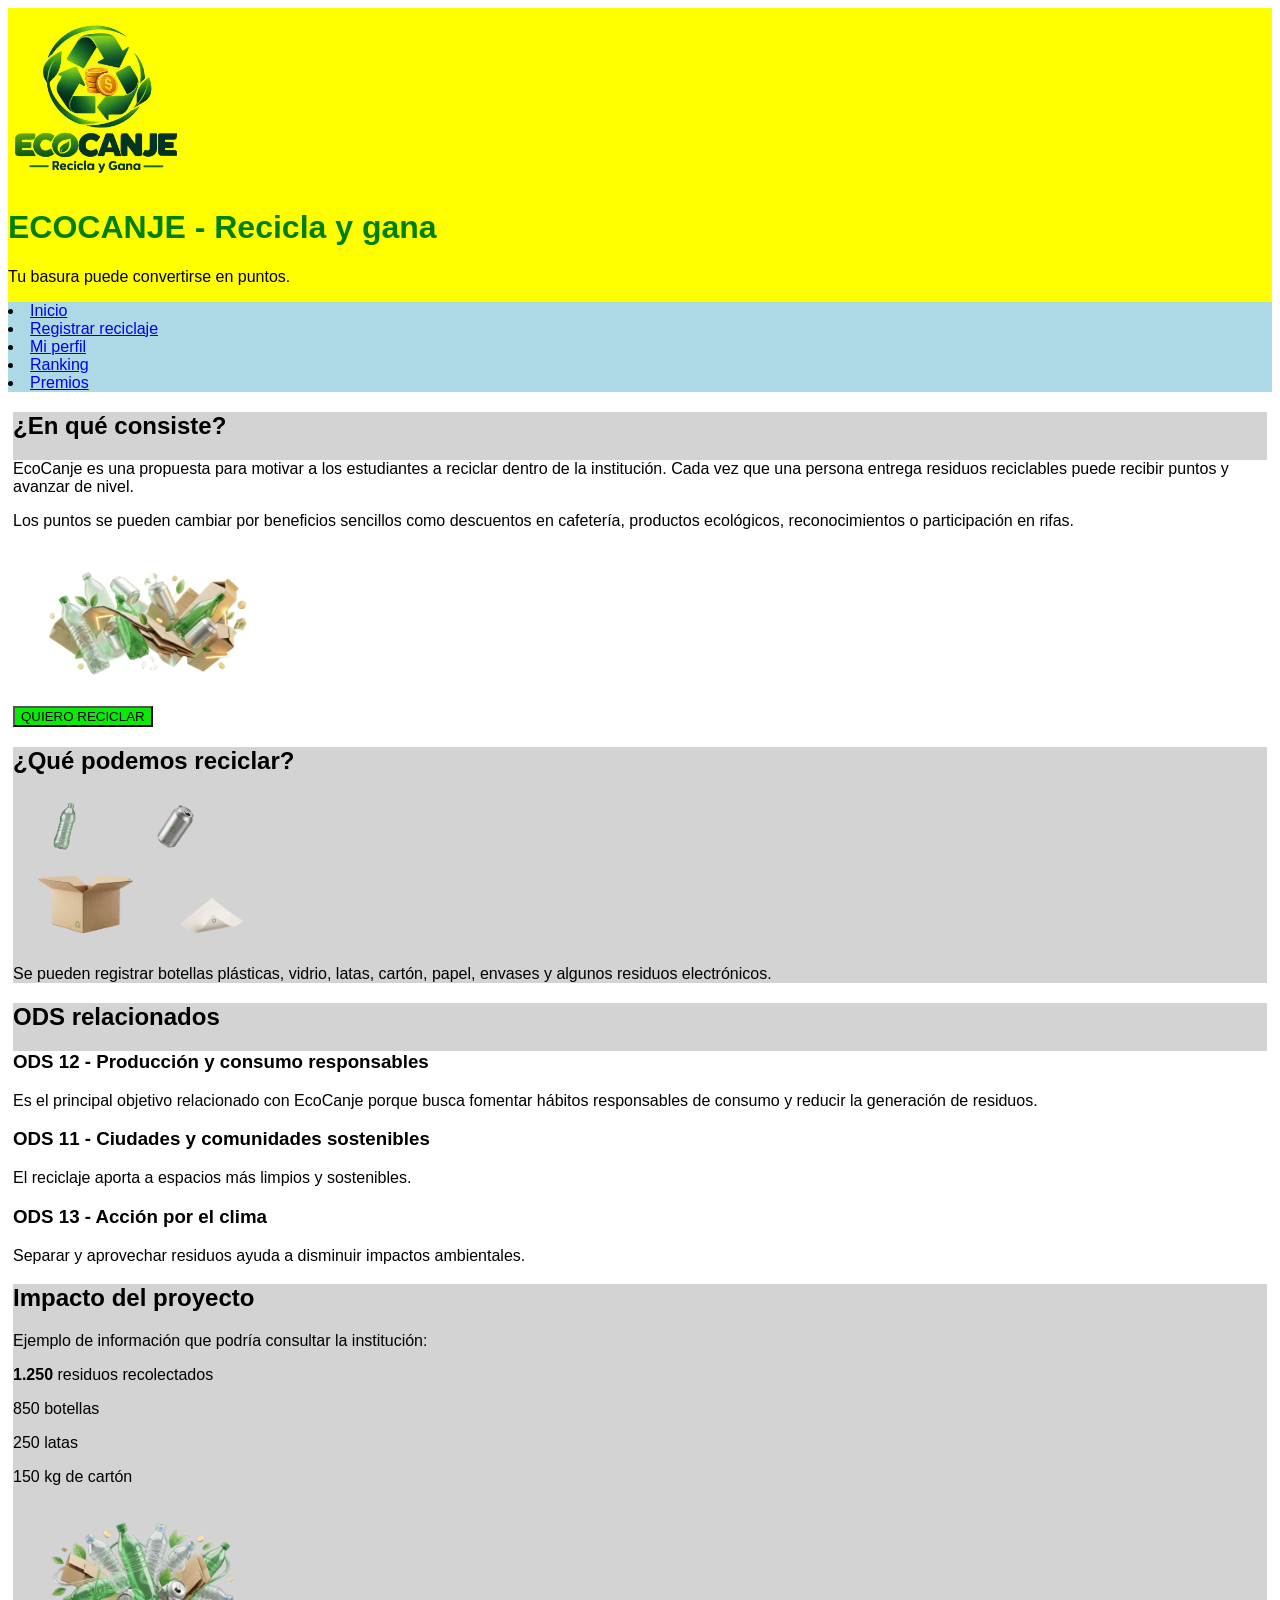
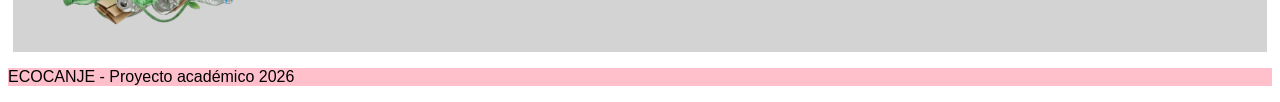
==== index.html @ d95b45f1 "Add files via upload" ====
<!DOCTYPE html>
<html lang="es">
<head>
    <meta charset="UTF-8">
    <meta name="viewport" content="width=device-width, initial-scale=1.0">
    <link rel="stylesheet" href="../CSS/style.css">
    <title>EcoCanje</title>
</head>
<body>
<header>
    <img src="../ASSETS/IMG/Logo EcoCanje.png" width="170" alt="Logo EcoCanje">
    <h1>ECOCANJE - Recicla y gana</h1>
    <p>Tu basura puede convertirse en puntos.</p>
    <nav>
        <li><a href="index.html">Inicio</a></li>
        <li><a href="reciclaje.html">Registrar reciclaje</a></li>
        <li><a href="perfil.html">Mi perfil</a></li>
        <li><a href="ranking.html">Ranking</a></li>
        <li><a href="premios.html">Premios</a></li>
    </nav>
</header>

<main>
    <section>
        <h2>¿En qué consiste?</h2>
        <article>
            <p>EcoCanje es una propuesta para motivar a los estudiantes a reciclar dentro de la institución. Cada vez que una persona entrega residuos reciclables puede recibir puntos y avanzar de nivel.</p>
            <p>Los puntos se pueden cambiar por beneficios sencillos como descuentos en cafetería, productos ecológicos, reconocimientos o participación en rifas.</p>
            <img src="../ASSETS/IMG/Reciclaje/Reciclajes.png" width="270" alt="Reciclajes">
            <br>
            <a href="reciclaje.html"><button> QUIERO RECICLAR</button></a>
        </article>
    </section>

    <section>
        <h2>¿Qué podemos reciclar?</h2>
        <img src="../ASSETS/IMG/Reciclaje/Botella de plastico.png" width="100" alt="Botella plastica">
        <img src="../ASSETS/IMG/Reciclaje/Lata de aluminio.png" width="100" alt="Lata">
        <br>
        <img src="../ASSETS/IMG/Reciclaje/Caja de carton.png" width="140" alt="Caja carton">
        <img src="../ASSETS/IMG/Reciclaje/Hoja de papel.png" width="90" alt="Papel">
        <p>Se pueden registrar botellas plásticas, vidrio, latas, cartón, papel, envases y algunos residuos electrónicos.</p>
    </section>

    <section>
        <h2>ODS relacionados</h2>
        <article>
            <h3>ODS 12 - Producción y consumo responsables</h3>
            <p>Es el principal objetivo relacionado con EcoCanje porque busca fomentar hábitos responsables de consumo y reducir la generación de residuos.</p>
            <h3>ODS 11 - Ciudades y comunidades sostenibles</h3>
            <p>El reciclaje aporta a espacios más limpios y sostenibles.</p>
            <h3>ODS 13 - Acción por el clima</h3>
            <p>Separar y aprovechar residuos ayuda a disminuir impactos ambientales.</p>
        </article>
    </section>

    <section>
        <h2>Impacto del proyecto</h2>
        <p>Ejemplo de información que podría consultar la institución:</p>
        <p><b>1.250</b> residuos recolectados</p>
        <p>850 botellas</p>
        <p>250 latas</p>
        <p>150 kg de cartón</p>
        <img src="../ASSETS/IMG/Reciclaje/Reciclajes estilo 2.png" width="250" alt="Reciclaje">
    </section>
</main>

<footer>
    <p>ECOCANJE - Proyecto académico 2026</p>
</footer>
</body>
</html>
---- CSS/style.css ----
body{
    background-color: white;
    font-family: Arial;
}

header{
    background-color: yellow;
}

h1{
    color: green;
}

nav{
    background-color: lightblue;
}

section{
    background-color: lightgray;
    margin: 5px;
}

article{
    background-color: white;
}

img{
    margin: 3px;
}

button{
    background-color: rgb(7, 235, 7);
    color: black;
}

table{
    background-color: white;
}

th{
    background-color: orange;
}

footer{
    background-color: pink;
}
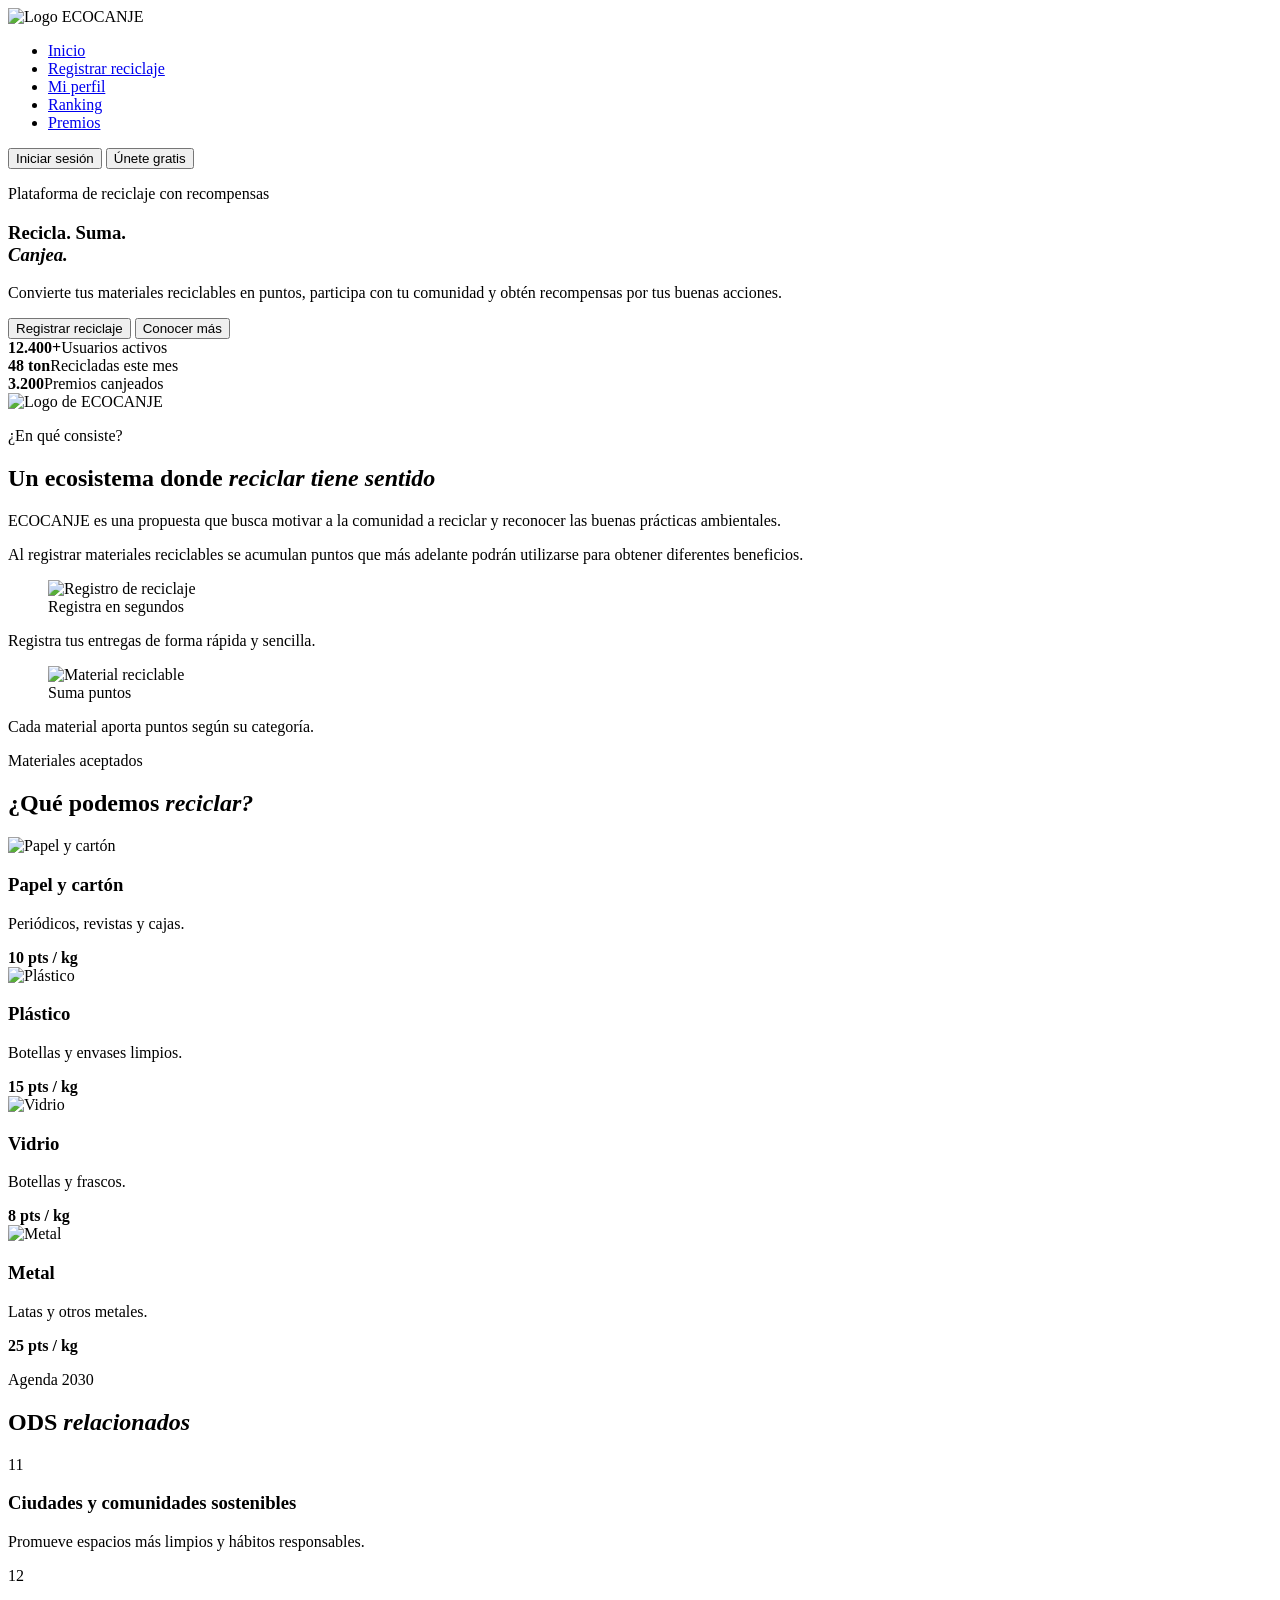
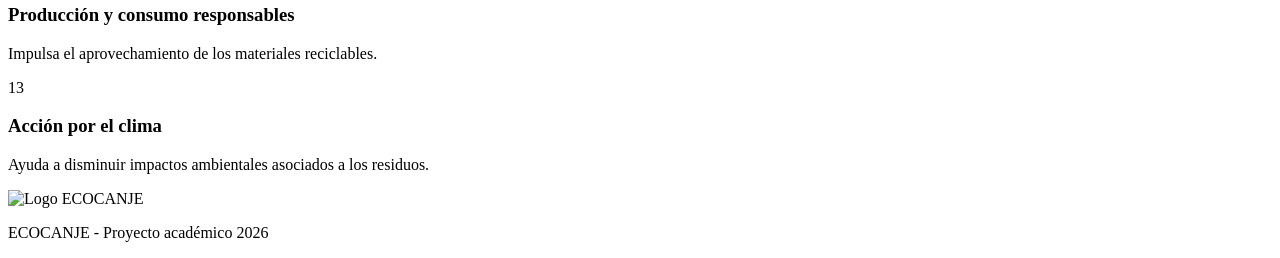
==== commit 18193c3c: "Add files via upload" ====
--- a/index.html
+++ b/index.html
@@ -3,70 +3,157 @@
 <head>
     <meta charset="UTF-8">
     <meta name="viewport" content="width=device-width, initial-scale=1.0">
-    <link rel="stylesheet" href="../CSS/style.css">
-    <title>EcoCanje</title>
+    <link rel="stylesheet" href="CSS/style.css">
+    <title>ECOCANJE - Recicla y gana</title>
 </head>
 <body>
-<header>
-    <img src="../ASSETS/IMG/Logo EcoCanje.png" width="170" alt="Logo EcoCanje">
-    <h1>ECOCANJE - Recicla y gana</h1>
-    <p>Tu basura puede convertirse en puntos.</p>
-    <nav>
-        <li><a href="index.html">Inicio</a></li>
-        <li><a href="reciclaje.html">Registrar reciclaje</a></li>
-        <li><a href="perfil.html">Mi perfil</a></li>
-        <li><a href="ranking.html">Ranking</a></li>
-        <li><a href="premios.html">Premios</a></li>
+
+<header class="header-principal">
+    <div class="logo-container">
+        <img src="ASSETS/IMG/Logo EcoCanje.png" alt="Logo ECOCANJE" class="logo">
+    </div>
+
+    <nav class="menu">
+        <ul>
+            <li><a href="index.html">Inicio</a></li>
+            <li><a href="PAGES/reciclaje.html">Registrar reciclaje</a></li>
+            <li><a href="PAGES/perfil.html">Mi perfil</a></li>
+            <li><a href="PAGES/ranking.html">Ranking</a></li>
+            <li><a href="PAGES/premios.html">Premios</a></li>
+        </ul>
     </nav>
+
+    <div class="acciones-header">
+        <button type="button">Iniciar sesión</button>
+        <button type="button" class="btn-verde">Únete gratis</button>
+    </div>
 </header>
 
 <main>
-    <section>
-        <h2>¿En qué consiste?</h2>
-        <article>
-            <p>EcoCanje es una propuesta para motivar a los estudiantes a reciclar dentro de la institución. Cada vez que una persona entrega residuos reciclables puede recibir puntos y avanzar de nivel.</p>
-            <p>Los puntos se pueden cambiar por beneficios sencillos como descuentos en cafetería, productos ecológicos, reconocimientos o participación en rifas.</p>
-            <img src="../ASSETS/IMG/Reciclaje/Reciclajes.png" width="270" alt="Reciclajes">
-            <br>
-            <a href="reciclaje.html"><button> QUIERO RECICLAR</button></a>
+    <section class="hero">
+        <article class="hero-content">
+            <div class="hero-texto">
+                <p class="etiqueta">Plataforma de reciclaje con recompensas</p>
+                <h1>Recicla. <span>Suma.</span><br><em>Canjea.</em></h1>
+                <p>Convierte tus materiales reciclables en puntos, participa con tu comunidad y obtén recompensas por tus buenas acciones.</p>
+
+                <div class="hero-botones">
+                    <button type="button" class="btn-verde">Registrar reciclaje</button>
+                    <button type="button">Conocer más</button>
+                </div>
+
+                <div class="estadisticas">
+                    <div><strong>12.400+</strong><span>Usuarios activos</span></div>
+                    <div><strong>48 ton</strong><span>Recicladas este mes</span></div>
+                    <div><strong>3.200</strong><span>Premios canjeados</span></div>
+                </div>
+            </div>
+
+            <div class="hero-logo">
+                <img src="ASSETS/IMG/Logo EcoCanje.png" alt="Logo de ECOCANJE">
+            </div>
         </article>
     </section>
 
-    <section>
-        <h2>¿Qué podemos reciclar?</h2>
-        <img src="../ASSETS/IMG/Reciclaje/Botella de plastico.png" width="100" alt="Botella plastica">
-        <img src="../ASSETS/IMG/Reciclaje/Lata de aluminio.png" width="100" alt="Lata">
-        <br>
-        <img src="../ASSETS/IMG/Reciclaje/Caja de carton.png" width="140" alt="Caja carton">
-        <img src="../ASSETS/IMG/Reciclaje/Hoja de papel.png" width="90" alt="Papel">
-        <p>Se pueden registrar botellas plásticas, vidrio, latas, cartón, papel, envases y algunos residuos electrónicos.</p>
-    </section>
+    <section class="consiste">
+        <article class="consiste-content">
+            <div class="texto-consiste">
+                <header class="titulo-seccion">
+                    <p>¿En qué consiste?</p>
+                    <h2>Un ecosistema donde <em>reciclar tiene sentido</em></h2>
+                </header>
 
-    <section>
-        <h2>ODS relacionados</h2>
-        <article>
-            <h3>ODS 12 - Producción y consumo responsables</h3>
-            <p>Es el principal objetivo relacionado con EcoCanje porque busca fomentar hábitos responsables de consumo y reducir la generación de residuos.</p>
-            <h3>ODS 11 - Ciudades y comunidades sostenibles</h3>
-            <p>El reciclaje aporta a espacios más limpios y sostenibles.</p>
-            <h3>ODS 13 - Acción por el clima</h3>
-            <p>Separar y aprovechar residuos ayuda a disminuir impactos ambientales.</p>
+                <p>ECOCANJE es una propuesta que busca motivar a la comunidad a reciclar y reconocer las buenas prácticas ambientales.</p>
+                <p>Al registrar materiales reciclables se acumulan puntos que más adelante podrán utilizarse para obtener diferentes beneficios.</p>
+            </div>
+
+            <div class="tarjetas-consiste">
+                <article>
+                    <figure>
+                        <img src="ASSETS/IMG/Offline/photo-1512941937669-90a1b58e7e9c.svg" alt="Registro de reciclaje">
+                        <figcaption>Registra en segundos</figcaption>
+                    </figure>
+                    <p>Registra tus entregas de forma rápida y sencilla.</p>
+                </article>
+
+                <article>
+                    <figure>
+                        <img src="ASSETS/IMG/Offline/photo-1553361371-9b22f78e8b1d.svg" alt="Material reciclable">
+                        <figcaption>Suma puntos</figcaption>
+                    </figure>
+                    <p>Cada material aporta puntos según su categoría.</p>
+                </article>
+            </div>
         </article>
     </section>
 
-    <section>
-        <h2>Impacto del proyecto</h2>
-        <p>Ejemplo de información que podría consultar la institución:</p>
-        <p><b>1.250</b> residuos recolectados</p>
-        <p>850 botellas</p>
-        <p>250 latas</p>
-        <p>150 kg de cartón</p>
-        <img src="../ASSETS/IMG/Reciclaje/Reciclajes estilo 2.png" width="250" alt="Reciclaje">
+    <section class="materiales">
+        <header class="titulo-seccion titulo-centro">
+            <p>Materiales aceptados</p>
+            <h2>¿Qué podemos <em>reciclar?</em></h2>
+        </header>
+
+        <div class="tarjetas-materiales">
+            <article>
+                <img src="ASSETS/IMG/Offline/photo-1553361371-9b22f78e8b1d.svg" alt="Papel y cartón">
+                <h3>Papel y cartón</h3>
+                <p>Periódicos, revistas y cajas.</p>
+                <strong>10 pts / kg</strong>
+            </article>
+
+            <article>
+                <img src="ASSETS/IMG/Offline/photo-1604187351574-c75ca79f5807.svg" alt="Plástico">
+                <h3>Plástico</h3>
+                <p>Botellas y envases limpios.</p>
+                <strong>15 pts / kg</strong>
+            </article>
+
+            <article>
+                <img src="ASSETS/IMG/Offline/photo-1547887538-047f4e24e2d0.svg" alt="Vidrio">
+                <h3>Vidrio</h3>
+                <p>Botellas y frascos.</p>
+                <strong>8 pts / kg</strong>
+            </article>
+
+            <article>
+                <img src="ASSETS/IMG/Offline/photo-1609043815650-f4d9d1e79be6.svg" alt="Metal">
+                <h3>Metal</h3>
+                <p>Latas y otros metales.</p>
+                <strong>25 pts / kg</strong>
+            </article>
+        </div>
+    </section>
+
+    <section class="ods">
+        <header class="titulo-seccion titulo-centro">
+            <p>Agenda 2030</p>
+            <h2>ODS <em>relacionados</em></h2>
+        </header>
+
+        <div class="ods-content">
+            <article>
+                <span>11</span>
+                <h3>Ciudades y comunidades sostenibles</h3>
+                <p>Promueve espacios más limpios y hábitos responsables.</p>
+            </article>
+            <article>
+                <span>12</span>
+                <h3>Producción y consumo responsables</h3>
+                <p>Impulsa el aprovechamiento de los materiales reciclables.</p>
+            </article>
+            <article>
+                <span>13</span>
+                <h3>Acción por el clima</h3>
+                <p>Ayuda a disminuir impactos ambientales asociados a los residuos.</p>
+            </article>
+        </div>
     </section>
 </main>
 
-<footer>
+<footer class="footer-principal">
+    <img src="ASSETS/IMG/Logo EcoCanje.png" alt="Logo ECOCANJE">
     <p>ECOCANJE - Proyecto académico 2026</p>
 </footer>
+
 </body>
 </html>
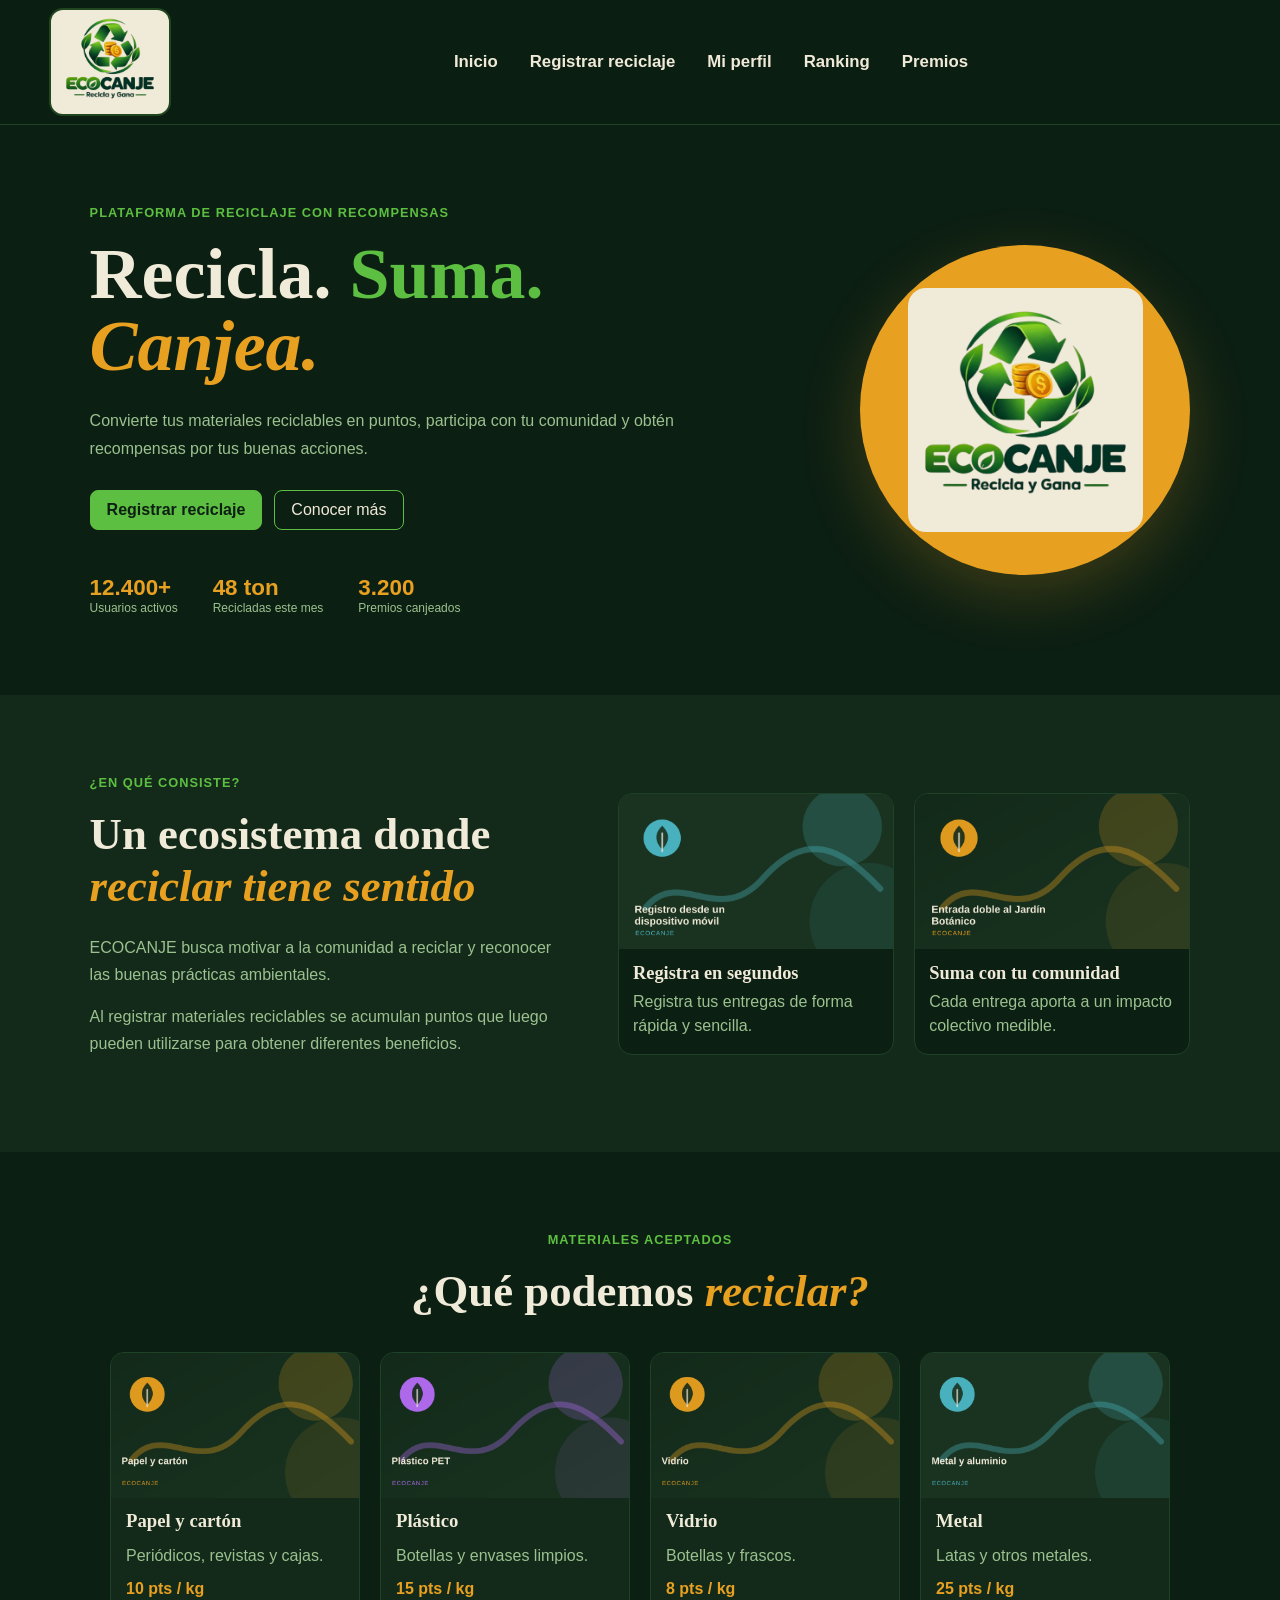
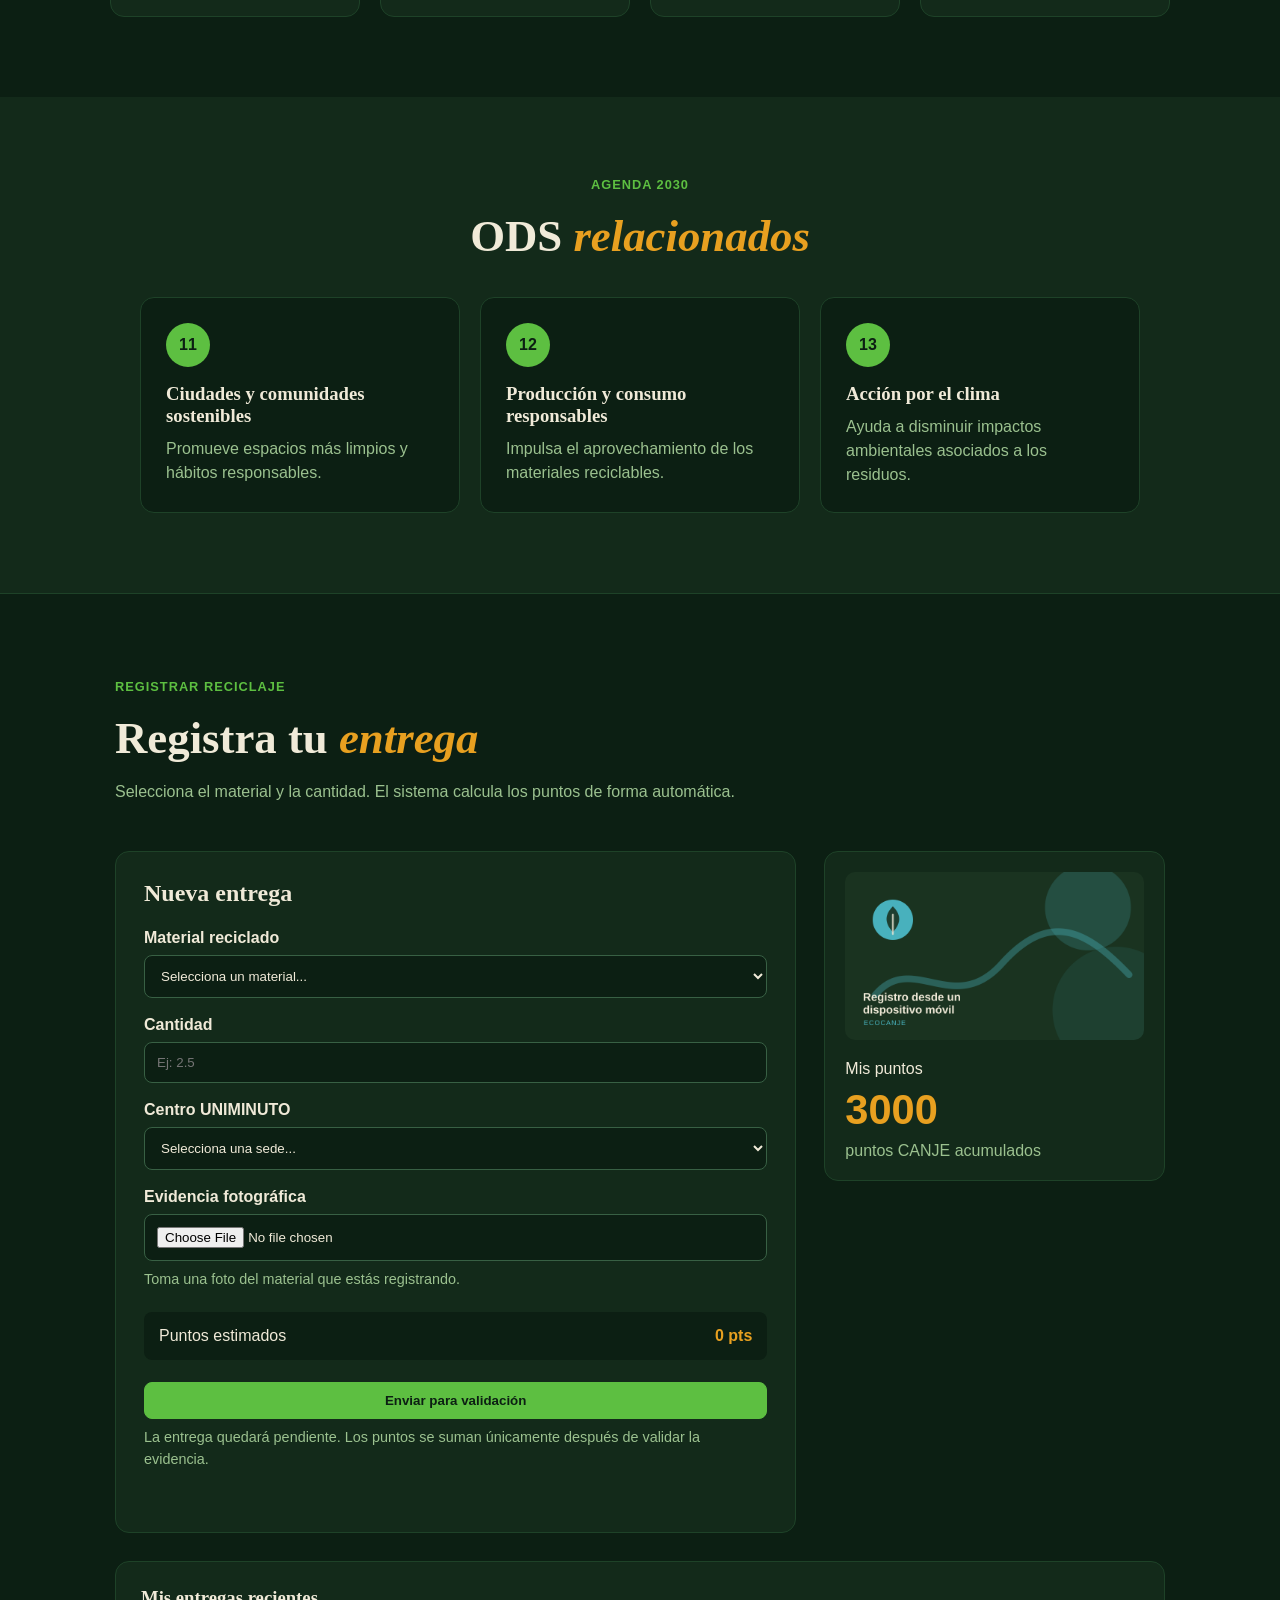
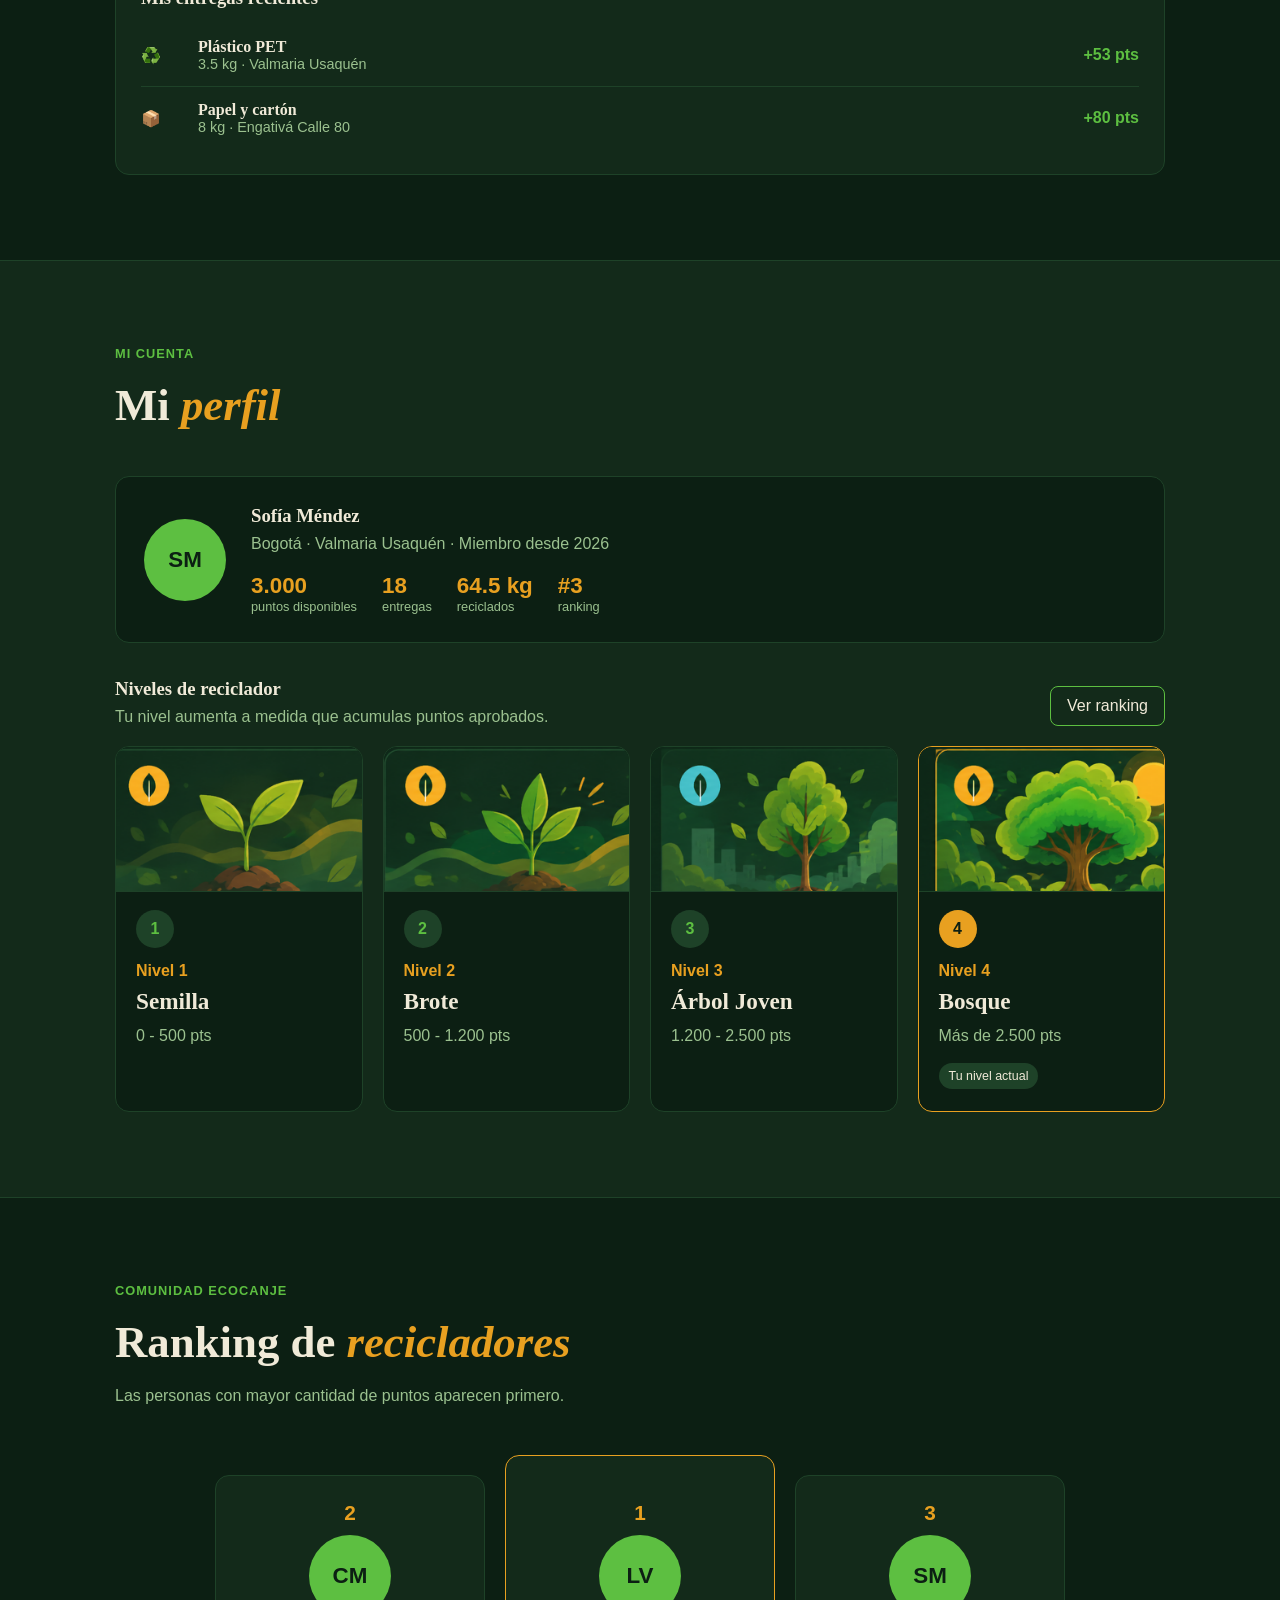
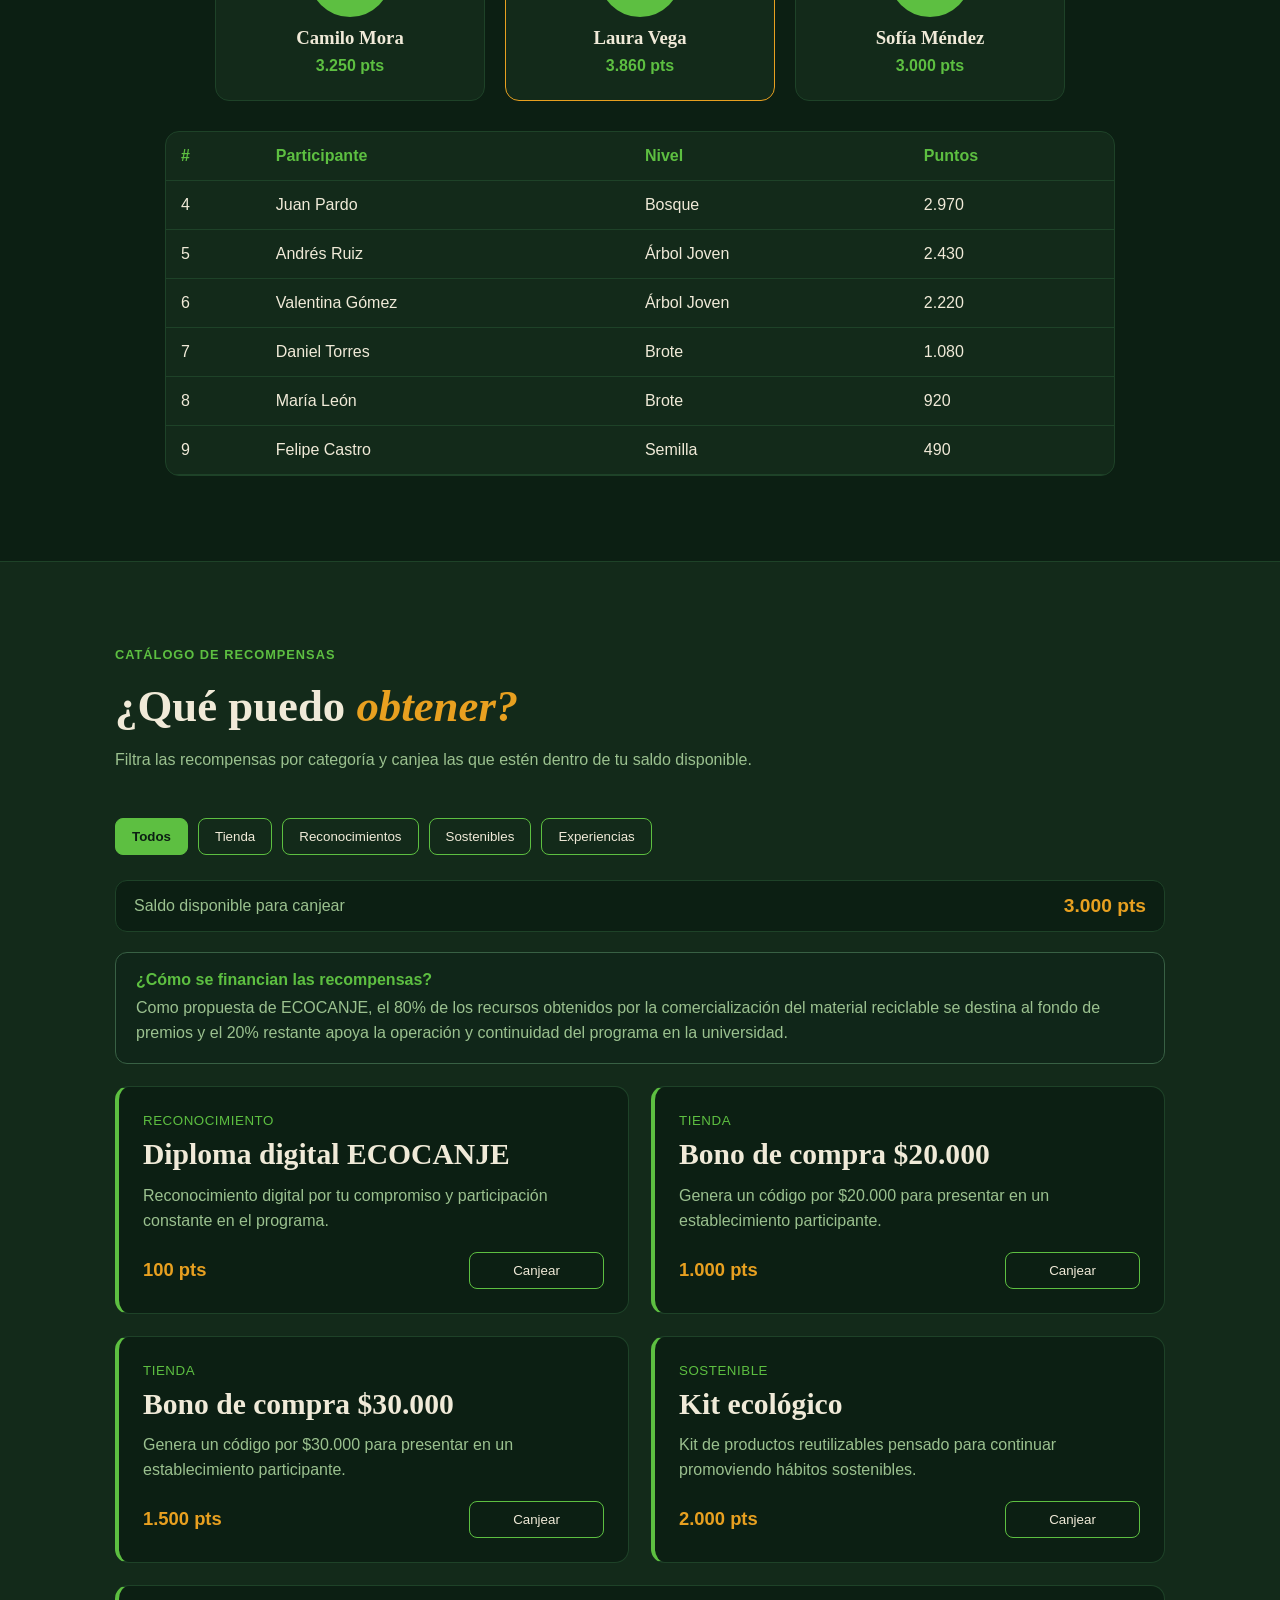
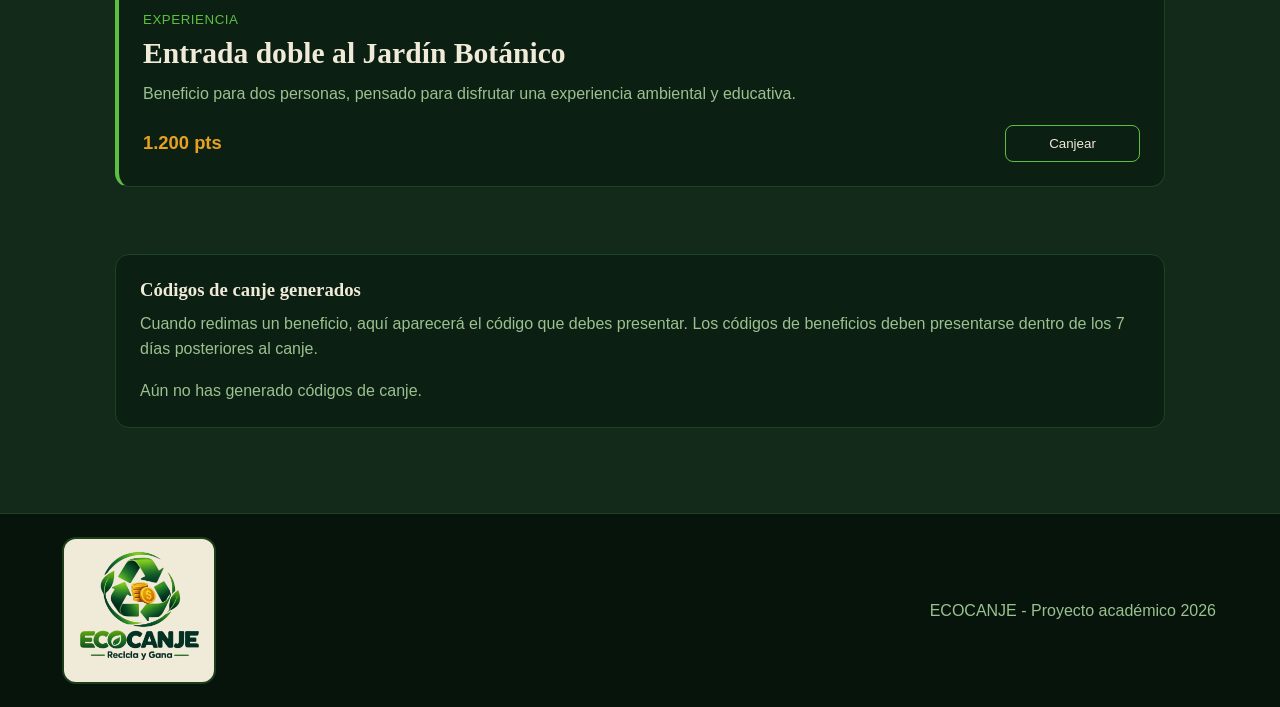
==== commit e233d73d: "Add files via upload" ====
--- a/index.html
+++ b/index.html
@@ -3,157 +3,513 @@
 <head>
     <meta charset="UTF-8">
     <meta name="viewport" content="width=device-width, initial-scale=1.0">
-    <link rel="stylesheet" href="CSS/style.css">
+    <link rel="stylesheet" href="css/style.css">
     <title>ECOCANJE - Recicla y gana</title>
 </head>
 <body>
 
 <header class="header-principal">
     <div class="logo-container">
-        <img src="ASSETS/IMG/Logo EcoCanje.png" alt="Logo ECOCANJE" class="logo">
+        <a href="#inicio" aria-label="Ir al inicio">
+            <img src="assets/img/logo-ecocanje.png" alt="Logo ECOCANJE" class="logo">
+        </a>
     </div>
 
-    <nav class="menu">
+    <nav class="menu" aria-label="Navegación principal">
         <ul>
-            <li><a href="index.html">Inicio</a></li>
-            <li><a href="PAGES/reciclaje.html">Registrar reciclaje</a></li>
-            <li><a href="PAGES/perfil.html">Mi perfil</a></li>
-            <li><a href="PAGES/ranking.html">Ranking</a></li>
-            <li><a href="PAGES/premios.html">Premios</a></li>
+            <li><a href="#inicio">Inicio</a></li>
+            <li><a href="#reciclaje">Registrar reciclaje</a></li>
+            <li><a href="#perfil">Mi perfil</a></li>
+            <li><a href="#ranking">Ranking</a></li>
+            <li><a href="#premios">Premios</a></li>
         </ul>
     </nav>
 
-    <div class="acciones-header">
-        <button type="button">Iniciar sesión</button>
-        <button type="button" class="btn-verde">Únete gratis</button>
+</header>
+
+<main>
+
+    <!-- INICIO -->
+    <section class="seccion-principal inicio" id="inicio">
+        <section class="hero">
+            <article class="hero-content">
+                <div class="hero-texto">
+                    <p class="etiqueta">Plataforma de reciclaje con recompensas</p>
+                    <h1>Recicla. <span>Suma.</span><br><em>Canjea.</em></h1>
+                    <p>
+                        Convierte tus materiales reciclables en puntos, participa con tu comunidad
+                        y obtén recompensas por tus buenas acciones.
+                    </p>
+
+                    <div class="hero-botones">
+                        <a href="#reciclaje" class="btn btn-verde">Registrar reciclaje</a>
+                        <a href="#consiste" class="btn">Conocer más</a>
+                    </div>
+
+                    <div class="estadisticas">
+                        <div><strong>12.400+</strong><span>Usuarios activos</span></div>
+                        <div><strong>48 ton</strong><span>Recicladas este mes</span></div>
+                        <div><strong>3.200</strong><span>Premios canjeados</span></div>
+                    </div>
+                </div>
+
+                <div class="hero-logo">
+                    <img src="assets/img/logo-ecocanje.png" alt="Logo de ECOCANJE">
+                </div>
+            </article>
+        </section>
+
+        <section class="consiste" id="consiste">
+            <article class="consiste-content">
+                <div class="texto-consiste">
+                    <header class="titulo-seccion">
+                        <p>¿En qué consiste?</p>
+                        <h2>Un ecosistema donde <em>reciclar tiene sentido</em></h2>
+                    </header>
+                    <p>
+                        ECOCANJE busca motivar a la comunidad a reciclar y reconocer
+                        las buenas prácticas ambientales.
+                    </p>
+                    <p>
+                        Al registrar materiales reciclables se acumulan puntos que luego
+                        pueden utilizarse para obtener diferentes beneficios.
+                    </p>
+                </div>
+
+                <div class="tarjetas-consiste">
+                    <article>
+                        <figure>
+                            <img src="assets/img/fotos/registro.png" alt="Registro de reciclaje">
+                            <figcaption>Registra en segundos</figcaption>
+                        </figure>
+                        <p>Registra tus entregas de forma rápida y sencilla.</p>
+                    </article>
+
+                    <article>
+                        <figure>
+                            <img src="assets/img/fotos/naturaleza.png" alt="Comunidad sostenible">
+                            <figcaption>Suma con tu comunidad</figcaption>
+                        </figure>
+                        <p>Cada entrega aporta a un impacto colectivo medible.</p>
+                    </article>
+                </div>
+            </article>
+        </section>
+
+        <section class="materiales">
+            <header class="titulo-seccion titulo-centro">
+                <p>Materiales aceptados</p>
+                <h2>¿Qué podemos <em>reciclar?</em></h2>
+            </header>
+
+            <div class="tarjetas-materiales">
+                <article>
+                    <img src="assets/img/fotos/papel.png" alt="Papel y cartón">
+                    <h3>Papel y cartón</h3>
+                    <p>Periódicos, revistas y cajas.</p>
+                    <strong>10 pts / kg</strong>
+                </article>
+
+                <article>
+                    <img src="assets/img/fotos/plastico.png" alt="Plástico">
+                    <h3>Plástico</h3>
+                    <p>Botellas y envases limpios.</p>
+                    <strong>15 pts / kg</strong>
+                </article>
+
+                <article>
+                    <img src="assets/img/fotos/vidrio.png" alt="Vidrio">
+                    <h3>Vidrio</h3>
+                    <p>Botellas y frascos.</p>
+                    <strong>8 pts / kg</strong>
+                </article>
+
+                <article>
+                    <img src="assets/img/fotos/metal.png" alt="Metal">
+                    <h3>Metal</h3>
+                    <p>Latas y otros metales.</p>
+                    <strong>25 pts / kg</strong>
+                </article>
+            </div>
+        </section>
+
+        <section class="ods">
+            <header class="titulo-seccion titulo-centro">
+                <p>Agenda 2030</p>
+                <h2>ODS <em>relacionados</em></h2>
+            </header>
+
+            <div class="ods-content">
+                <article>
+                    <span>11</span>
+                    <h3>Ciudades y comunidades sostenibles</h3>
+                    <p>Promueve espacios más limpios y hábitos responsables.</p>
+                </article>
+
+                <article>
+                    <span>12</span>
+                    <h3>Producción y consumo responsables</h3>
+                    <p>Impulsa el aprovechamiento de los materiales reciclables.</p>
+                </article>
+
+                <article>
+                    <span>13</span>
+                    <h3>Acción por el clima</h3>
+                    <p>Ayuda a disminuir impactos ambientales asociados a los residuos.</p>
+                </article>
+            </div>
+        </section>
+    </section>
+
+    <!-- REGISTRAR RECICLAJE -->
+    <section class="seccion-principal seccion-interna" id="reciclaje">
+        <header class="encabezado-seccion">
+            <p class="etiqueta">Registrar reciclaje</p>
+            <h2>Registra tu <em>entrega</em></h2>
+            <p>Selecciona el material y la cantidad. El sistema calcula los puntos de forma automática.</p>
+        </header>
+
+        <section class="registro-layout">
+            <article class="formulario-card">
+                <h3>Nueva entrega</h3>
+
+                <form id="form-reciclaje">
+                    <div class="campo-formulario">
+                        <label for="material">Material reciclado</label>
+                        <select id="material" name="material" required>
+                            <option value="">Selecciona un material...</option>
+                            <option value="10">Papel y cartón - 10 pts/kg</option>
+                            <option value="15">Plástico PET - 15 pts/kg</option>
+                            <option value="8">Vidrio - 8 pts/kg</option>
+                            <option value="25">Metal / aluminio - 25 pts/kg</option>
+                            <option value="50">Electrónicos - 50 pts/pieza</option>
+                            <option value="20">Ropa y textiles - 20 pts/kg</option>
+                        </select>
+                    </div>
+
+                    <div class="campo-formulario">
+                        <label for="cantidad">Cantidad</label>
+                        <input type="number" id="cantidad" name="cantidad" min="0.1" step="0.1" placeholder="Ej: 2.5" required>
+                    </div>
+
+                    <div class="campo-formulario">
+                        <label for="centro">Centro UNIMINUTO</label>
+                        <select id="centro" name="centro" required>
+                            <option value="">Selecciona una sede...</option>
+                            <option>Engativá Calle 80</option>
+                            <option>Valmaria Usaquén</option>
+                            <option>Calle 170 Usaquén</option>
+                            <option>San Camilo Santa Fe</option>
+                            <option>San Lucas Kennedy</option>
+                        </select>
+                    </div>
+
+                    <div class="campo-formulario">
+                        <label for="foto-reciclaje">Evidencia fotográfica</label>
+                        <input
+                            type="file"
+                            id="foto-reciclaje"
+                            name="foto-reciclaje"
+                            accept="image/*"
+                            capture="environment"
+                            required
+                        >
+                        <p class="ayuda-formulario">Toma una foto del material que estás registrando.</p>
+                    </div>
+
+                    <figure class="vista-previa" id="contenedor-vista-previa" hidden>
+                        <img id="vista-previa-foto" alt="Vista previa de la evidencia de reciclaje">
+                        <figcaption>Vista previa de la evidencia</figcaption>
+                    </figure>
+
+                    <div class="resultado-puntos">
+                        <span>Puntos estimados</span>
+                        <strong id="puntos-estimados">0 pts</strong>
+                    </div>
+
+                    <button class="btn-verde btn-formulario" type="submit">Enviar para validación</button>
+                    <p class="nota-validacion">La entrega quedará pendiente. Los puntos se suman únicamente después de validar la evidencia.</p>
+                    <p id="mensaje-registro" class="mensaje-registro" aria-live="polite"></p>
+                </form>
+            </article>
+
+            <aside class="resumen-card">
+                <img src="assets/img/fotos/registro.png" alt="Registro ECOCANJE">
+                <p>Mis puntos</p>
+                <strong id="total-puntos">3000</strong>
+                <span>puntos CANJE acumulados</span>
+            </aside>
+        </section>
+
+        <section class="historial">
+            <h3>Mis entregas recientes</h3>
+            <div id="lista-entregas">
+                <article>
+                    <span>♻️</span>
+                    <div><h4>Plástico PET</h4><p>3.5 kg · Valmaria Usaquén</p></div>
+                    <strong>+53 pts</strong>
+                </article>
+
+                <article>
+                    <span>📦</span>
+                    <div><h4>Papel y cartón</h4><p>8 kg · Engativá Calle 80</p></div>
+                    <strong>+80 pts</strong>
+                </article>
+            </div>
+        </section>
+    </section>
+
+    <!-- PERFIL -->
+    <section class="seccion-principal seccion-interna fondo-alterno" id="perfil">
+        <header class="encabezado-seccion">
+            <p class="etiqueta">Mi cuenta</p>
+            <h2>Mi <em>perfil</em></h2>
+        </header>
+
+        <section class="perfil-card">
+            <div class="avatar-circulo">SM</div>
+            <div class="perfil-info">
+                <h3>Sofía Méndez</h3>
+                <p>Bogotá · Valmaria Usaquén · Miembro desde 2026</p>
+
+                <div class="perfil-stats">
+                    <div><strong id="perfil-puntos">3000</strong><span>puntos disponibles</span></div>
+                    <div><strong>18</strong><span>entregas</span></div>
+                    <div><strong>64.5 kg</strong><span>reciclados</span></div>
+                    <div><strong>#3</strong><span>ranking</span></div>
+                </div>
+            </div>
+        </section>
+
+        <section class="niveles">
+            <div class="niveles-titulo">
+                <div>
+                    <h3>Niveles de reciclador</h3>
+                    <p>Tu nivel aumenta a medida que acumulas puntos aprobados.</p>
+                </div>
+                <a href="#ranking" class="btn">Ver ranking</a>
+            </div>
+
+            <div class="niveles-grid">
+                <article>
+                    <img class="nivel-imagen" src="assets/img/niveles/semilla.png" alt="Ilustración del nivel Semilla">
+                    <div class="nivel-contenido">
+                        <span class="nivel-numero">1</span>
+                        <b>Nivel 1</b>
+                        <h4>Semilla</h4>
+                        <p>0 - 500 pts</p>
+                    </div>
+                </article>
+
+                <article>
+                    <img class="nivel-imagen" src="assets/img/niveles/brote.png" alt="Ilustración del nivel Brote">
+                    <div class="nivel-contenido">
+                        <span class="nivel-numero">2</span>
+                        <b>Nivel 2</b>
+                        <h4>Brote</h4>
+                        <p>500 - 1.200 pts</p>
+                    </div>
+                </article>
+
+                <article>
+                    <img class="nivel-imagen" src="assets/img/niveles/arbol-joven.png" alt="Ilustración del nivel Árbol Joven">
+                    <div class="nivel-contenido">
+                        <span class="nivel-numero">3</span>
+                        <b>Nivel 3</b>
+                        <h4>Árbol Joven</h4>
+                        <p>1.200 - 2.500 pts</p>
+                    </div>
+                </article>
+
+                <article class="nivel-actual">
+                    <img class="nivel-imagen" src="assets/img/niveles/bosque.png" alt="Ilustración del nivel Bosque">
+                    <div class="nivel-contenido">
+                        <span class="nivel-numero">4</span>
+                        <b>Nivel 4</b>
+                        <h4>Bosque</h4>
+                        <p>Más de 2.500 pts</p>
+                        <span class="nivel-estado">Tu nivel actual</span>
+                    </div>
+                </article>
+            </div>
+        </section>
+    </section>
+
+    <!-- RANKING -->
+    <section class="seccion-principal seccion-interna" id="ranking">
+        <header class="encabezado-seccion">
+            <p class="etiqueta">Comunidad ECOCANJE</p>
+            <h2>Ranking de <em>recicladores</em></h2>
+            <p>Las personas con mayor cantidad de puntos aparecen primero.</p>
+        </header>
+
+        <section class="podio">
+            <article>
+                <span class="puesto">2</span>
+                <div class="avatar-circulo">CM</div>
+                <h3>Camilo Mora</h3>
+                <strong>3.250 pts</strong>
+            </article>
+
+            <article class="primero">
+                <span class="puesto">1</span>
+                <div class="avatar-circulo">LV</div>
+                <h3>Laura Vega</h3>
+                <strong>3.860 pts</strong>
+            </article>
+
+            <article class="fila-usuario">
+                <span class="puesto">3</span>
+                <div class="avatar-circulo">SM</div>
+                <h3>Sofía Méndez</h3>
+                <strong id="ranking-puntos-sofia">3.000 pts</strong>
+            </article>
+        </section>
+
+        <section class="tabla-ranking">
+            <table>
+                <thead>
+                    <tr>
+                        <th>#</th>
+                        <th>Participante</th>
+                        <th>Nivel</th>
+                        <th>Puntos</th>
+                    </tr>
+                </thead>
+                <tbody>
+                    <tr><td>4</td><td>Juan Pardo</td><td>Bosque</td><td>2.970</td></tr>
+                    <tr><td>5</td><td>Andrés Ruiz</td><td>Árbol Joven</td><td>2.430</td></tr>
+                    <tr><td>6</td><td>Valentina Gómez</td><td>Árbol Joven</td><td>2.220</td></tr>
+                    <tr><td>7</td><td>Daniel Torres</td><td>Brote</td><td>1.080</td></tr>
+                    <tr><td>8</td><td>María León</td><td>Brote</td><td>920</td></tr>
+                    <tr><td>9</td><td>Felipe Castro</td><td>Semilla</td><td>490</td></tr>
+                </tbody>
+            </table>
+        </section>
+    </section>
+
+    <!-- PREMIOS -->
+    <section class="seccion-principal seccion-interna fondo-alterno" id="premios">
+        <header class="encabezado-seccion">
+            <p class="etiqueta">Catálogo de recompensas</p>
+            <h2>¿Qué puedo <em>obtener?</em></h2>
+            <p>Filtra las recompensas por categoría y canjea las que estén dentro de tu saldo disponible.</p>
+        </header>
+
+        <nav class="categorias-premios" aria-label="Categorías de premios">
+            <button type="button" class="categoria-activa" data-categoria="todos">Todos</button>
+            <button type="button" data-categoria="tienda">Tienda</button>
+            <button type="button" data-categoria="reconocimiento">Reconocimientos</button>
+            <button type="button" data-categoria="sostenible">Sostenibles</button>
+            <button type="button" data-categoria="experiencia">Experiencias</button>
+        </nav>
+
+        <div class="saldo-premios-card">
+            <span>Saldo disponible para canjear</span>
+            <strong id="saldo-premios">3.000 pts</strong>
+        </div>
+
+        <aside class="modelo-recompensas">
+            <strong>¿Cómo se financian las recompensas?</strong>
+            <p>Como propuesta de ECOCANJE, el 80% de los recursos obtenidos por la comercialización del material reciclable se destina al fondo de premios y el 20% restante apoya la operación y continuidad del programa en la universidad.</p>
+        </aside>
+
+        <section class="contenedor-premios">
+            <article class="premio-card" data-tipo="reconocimiento">
+                <div class="premio-info">
+                    <small>Reconocimiento</small>
+                    <h3>Diploma digital ECOCANJE</h3>
+                    <p>Reconocimiento digital por tu compromiso y participación constante en el programa.</p>
+                    <div class="premio-pie">
+                        <strong>100 pts</strong>
+                        <button type="button" class="btn-canjear" data-canjear="100" data-premio="Diploma digital ECOCANJE" data-tipo="reconocimiento">Canjear</button>
+                    </div>
+                </div>
+            </article>
+
+            <article class="premio-card" data-tipo="tienda">
+                <div class="premio-info">
+                    <small>Tienda</small>
+                    <h3>Bono de compra $20.000</h3>
+                    <p>Genera un código por $20.000 para presentar en un establecimiento participante.</p>
+                    <div class="premio-pie">
+                        <strong>1.000 pts</strong>
+                        <button type="button" class="btn-canjear" data-canjear="1000" data-premio="Bono de compra $20.000" data-tipo="tienda">Canjear</button>
+                    </div>
+                </div>
+            </article>
+
+            <article class="premio-card" data-tipo="tienda">
+                <div class="premio-info">
+                    <small>Tienda</small>
+                    <h3>Bono de compra $30.000</h3>
+                    <p>Genera un código por $30.000 para presentar en un establecimiento participante.</p>
+                    <div class="premio-pie">
+                        <strong>1.500 pts</strong>
+                        <button type="button" class="btn-canjear" data-canjear="1500" data-premio="Bono de compra $30.000" data-tipo="tienda">Canjear</button>
+                    </div>
+                </div>
+            </article>
+
+            <article class="premio-card" data-tipo="sostenible">
+                <div class="premio-info">
+                    <small>Sostenible</small>
+                    <h3>Kit ecológico</h3>
+                    <p>Kit de productos reutilizables pensado para continuar promoviendo hábitos sostenibles.</p>
+                    <div class="premio-pie">
+                        <strong>2.000 pts</strong>
+                        <button type="button" class="btn-canjear" data-canjear="2000" data-premio="Kit ecológico" data-tipo="sostenible">Canjear</button>
+                    </div>
+                </div>
+            </article>
+
+            <article class="premio-card" data-tipo="experiencia">
+                <div class="premio-info">
+                    <small>Experiencia</small>
+                    <h3>Entrada doble al Jardín Botánico</h3>
+                    <p>Beneficio para dos personas, pensado para disfrutar una experiencia ambiental y educativa.</p>
+                    <div class="premio-pie">
+                        <strong>1.200 pts</strong>
+                        <button type="button" class="btn-canjear" data-canjear="1200" data-premio="Entrada doble al Jardín Botánico" data-tipo="experiencia">Canjear</button>
+                    </div>
+                </div>
+            </article>
+        </section>
+
+        <p id="mensaje-premios" class="mensaje-premios" aria-live="polite"></p>
+
+        <section class="canjes-realizados" id="canjes-realizados">
+            <h3>Códigos de canje generados</h3>
+            <p class="texto-canjes">Cuando redimas un beneficio, aquí aparecerá el código que debes presentar. Los códigos de beneficios deben presentarse dentro de los 7 días posteriores al canje.</p>
+            <div id="lista-canjes">
+                <p class="canje-vacio">Aún no has generado códigos de canje.</p>
+            </div>
+        </section>
+
+        <section class="modal-canje oculto-modal" id="modal-canje" aria-hidden="true" aria-labelledby="titulo-modal-canje">
+            <article class="modal-contenido">
+                <p class="etiqueta">Confirmar canje</p>
+                <h3 id="titulo-modal-canje">¿Seguro que quieres canjear esta recompensa?</h3>
+                <p id="modal-premio-nombre"></p>
+                <p class="modal-costo">Costo: <strong id="modal-premio-costo">0 pts</strong></p>
+                <div class="modal-botones">
+                    <button type="button" id="cancelar-canje">Cancelar</button>
+                    <button type="button" class="btn-verde" id="confirmar-canje">Sí, canjear</button>
+                </div>
+            </article>
+        </section>
+
+    </section>
+
+</main>
+
+<footer class="footer-principal">
+    <div class="footer-logo">
+        <img src="assets/img/logo-ecocanje.png" alt="Logo ECOCANJE">
     </div>
-</header>
-
-<main>
-    <section class="hero">
-        <article class="hero-content">
-            <div class="hero-texto">
-                <p class="etiqueta">Plataforma de reciclaje con recompensas</p>
-                <h1>Recicla. <span>Suma.</span><br><em>Canjea.</em></h1>
-                <p>Convierte tus materiales reciclables en puntos, participa con tu comunidad y obtén recompensas por tus buenas acciones.</p>
-
-                <div class="hero-botones">
-                    <button type="button" class="btn-verde">Registrar reciclaje</button>
-                    <button type="button">Conocer más</button>
-                </div>
-
-                <div class="estadisticas">
-                    <div><strong>12.400+</strong><span>Usuarios activos</span></div>
-                    <div><strong>48 ton</strong><span>Recicladas este mes</span></div>
-                    <div><strong>3.200</strong><span>Premios canjeados</span></div>
-                </div>
-            </div>
-
-            <div class="hero-logo">
-                <img src="ASSETS/IMG/Logo EcoCanje.png" alt="Logo de ECOCANJE">
-            </div>
-        </article>
-    </section>
-
-    <section class="consiste">
-        <article class="consiste-content">
-            <div class="texto-consiste">
-                <header class="titulo-seccion">
-                    <p>¿En qué consiste?</p>
-                    <h2>Un ecosistema donde <em>reciclar tiene sentido</em></h2>
-                </header>
-
-                <p>ECOCANJE es una propuesta que busca motivar a la comunidad a reciclar y reconocer las buenas prácticas ambientales.</p>
-                <p>Al registrar materiales reciclables se acumulan puntos que más adelante podrán utilizarse para obtener diferentes beneficios.</p>
-            </div>
-
-            <div class="tarjetas-consiste">
-                <article>
-                    <figure>
-                        <img src="ASSETS/IMG/Offline/photo-1512941937669-90a1b58e7e9c.svg" alt="Registro de reciclaje">
-                        <figcaption>Registra en segundos</figcaption>
-                    </figure>
-                    <p>Registra tus entregas de forma rápida y sencilla.</p>
-                </article>
-
-                <article>
-                    <figure>
-                        <img src="ASSETS/IMG/Offline/photo-1553361371-9b22f78e8b1d.svg" alt="Material reciclable">
-                        <figcaption>Suma puntos</figcaption>
-                    </figure>
-                    <p>Cada material aporta puntos según su categoría.</p>
-                </article>
-            </div>
-        </article>
-    </section>
-
-    <section class="materiales">
-        <header class="titulo-seccion titulo-centro">
-            <p>Materiales aceptados</p>
-            <h2>¿Qué podemos <em>reciclar?</em></h2>
-        </header>
-
-        <div class="tarjetas-materiales">
-            <article>
-                <img src="ASSETS/IMG/Offline/photo-1553361371-9b22f78e8b1d.svg" alt="Papel y cartón">
-                <h3>Papel y cartón</h3>
-                <p>Periódicos, revistas y cajas.</p>
-                <strong>10 pts / kg</strong>
-            </article>
-
-            <article>
-                <img src="ASSETS/IMG/Offline/photo-1604187351574-c75ca79f5807.svg" alt="Plástico">
-                <h3>Plástico</h3>
-                <p>Botellas y envases limpios.</p>
-                <strong>15 pts / kg</strong>
-            </article>
-
-            <article>
-                <img src="ASSETS/IMG/Offline/photo-1547887538-047f4e24e2d0.svg" alt="Vidrio">
-                <h3>Vidrio</h3>
-                <p>Botellas y frascos.</p>
-                <strong>8 pts / kg</strong>
-            </article>
-
-            <article>
-                <img src="ASSETS/IMG/Offline/photo-1609043815650-f4d9d1e79be6.svg" alt="Metal">
-                <h3>Metal</h3>
-                <p>Latas y otros metales.</p>
-                <strong>25 pts / kg</strong>
-            </article>
-        </div>
-    </section>
-
-    <section class="ods">
-        <header class="titulo-seccion titulo-centro">
-            <p>Agenda 2030</p>
-            <h2>ODS <em>relacionados</em></h2>
-        </header>
-
-        <div class="ods-content">
-            <article>
-                <span>11</span>
-                <h3>Ciudades y comunidades sostenibles</h3>
-                <p>Promueve espacios más limpios y hábitos responsables.</p>
-            </article>
-            <article>
-                <span>12</span>
-                <h3>Producción y consumo responsables</h3>
-                <p>Impulsa el aprovechamiento de los materiales reciclables.</p>
-            </article>
-            <article>
-                <span>13</span>
-                <h3>Acción por el clima</h3>
-                <p>Ayuda a disminuir impactos ambientales asociados a los residuos.</p>
-            </article>
-        </div>
-    </section>
-</main>
-
-<footer class="footer-principal">
-    <img src="ASSETS/IMG/Logo EcoCanje.png" alt="Logo ECOCANJE">
     <p>ECOCANJE - Proyecto académico 2026</p>
 </footer>
 
+<script type="module" src="js/main.js"></script>
 </body>
 </html>
--- a/css/style.css
+++ b/css/style.css
@@ -0,0 +1,1175 @@
+/* PALETA DE COLORES ECOCANJE
+#0c1f13  Verde oscuro principal
+#132a1a  Verde oscuro secundario
+#1e4228  Verde para bordes
+#5dbf41  Verde principal
+#e8a020  Naranja
+#f0ead8  Crema
+#9bc18f  Verde claro para texto secundario
+#ffffff  Blanco
+*/
+
+/* TIPOGRAFIAS
+Titulos: Georgia
+Texto general: Arial
+*/
+
+*{
+    margin: 0;
+    padding: 0;
+    box-sizing: border-box;
+}
+
+html{
+    scroll-behavior: smooth;
+    background-color: #0c1f13;
+}
+
+body{
+    min-height: 100vh;
+    font-family: Arial, sans-serif;
+    background-color: #0c1f13;
+    color: #f0ead8;
+}
+
+h1, h2, h3, h4, figcaption{
+    font-family: Georgia, serif;
+}
+
+img{
+    max-width: 100%;
+    display: block;
+}
+
+a{
+    color: inherit;
+    text-decoration: none;
+}
+
+button, input, select{
+    font-family: Arial, sans-serif;
+}
+
+button,
+.btn{
+    display: inline-block;
+    padding: 10px 16px;
+    border: 1px solid #5dbf41;
+    border-radius: 8px;
+    background-color: transparent;
+    color: #f0ead8;
+    cursor: pointer;
+}
+
+button:hover,
+.btn:hover{
+    background-color: #1e4228;
+}
+
+.btn-verde{
+    background-color: #5dbf41;
+    color: #0c1f13;
+    font-weight: bold;
+}
+
+.btn-verde:hover{
+    background-color: #f0ead8;
+}
+
+.seccion-principal,
+#consiste{
+    scroll-margin-top: 105px;
+}
+
+/* HEADER */
+.header-principal{
+    width: 100%;
+    min-height: 74px;
+    padding: 10px 4%;
+    display: flex;
+    align-items: center;
+    justify-content: space-between;
+    gap: 24px;
+    background-color: rgba(12, 31, 19, 0.96);
+    border-bottom: 1px solid #1e4228;
+    position: sticky;
+    top: 0;
+    z-index: 20;
+}
+
+.logo-container,
+.footer-logo{
+    background-color: #f0ead8;
+    border-radius: 12px;
+    padding: 6px 12px;
+    box-shadow: 0 0 0 2px rgba(93, 191, 65, 0.25);
+}
+
+.logo-container{
+    width: 118px;
+    padding: 4px 8px;
+}
+
+.logo{
+    width: 92px;
+    margin: auto;
+}
+
+.menu{
+    flex: 1;
+}
+
+.menu ul{
+    list-style: none;
+    display: flex;
+    justify-content: center;
+    gap: 28px;
+    flex-wrap: wrap;
+}
+
+.menu a{
+    color: #f0ead8;
+    font-size: 1.05rem;
+    font-weight: bold;
+    padding: 8px 2px;
+}
+
+.menu a:hover{
+    color: #5dbf41;
+    border-bottom: 2px solid #5dbf41;
+}
+
+
+/* INICIO */
+.hero{
+    padding: 80px 7%;
+}
+
+.hero-content{
+    max-width: 1150px;
+    margin: auto;
+    display: flex;
+    align-items: center;
+    justify-content: space-between;
+    gap: 60px;
+}
+
+.hero-texto{
+    width: 60%;
+}
+
+.etiqueta,
+.titulo-seccion > p{
+    color: #5dbf41;
+    text-transform: uppercase;
+    letter-spacing: 1px;
+    margin-bottom: 18px;
+    font-size: 0.8rem;
+    font-weight: bold;
+}
+
+.hero-texto h1{
+    font-size: 4.5rem;
+    line-height: 1;
+    margin-bottom: 25px;
+}
+
+.hero-texto h1 span{
+    color: #5dbf41;
+}
+
+.hero-texto h1 em,
+.encabezado-seccion h2 em,
+.titulo-seccion em{
+    color: #e8a020;
+}
+
+.hero-texto > p:not(.etiqueta),
+.encabezado-seccion > p:last-child{
+    line-height: 1.7;
+    color: #9bc18f;
+    max-width: 650px;
+}
+
+.hero-logo{
+    width: 330px;
+    height: 330px;
+    border-radius: 50%;
+    background-color: #e8a020;
+    display: flex;
+    align-items: center;
+    justify-content: center;
+    box-shadow: 0 20px 60px rgba(232, 160, 32, 0.22);
+}
+
+.hero-logo img{
+    width: 235px;
+    background-color: #f0ead8;
+    padding: 12px;
+    border-radius: 18px;
+}
+
+.hero-botones{
+    margin-top: 28px;
+    display: flex;
+    gap: 12px;
+    flex-wrap: wrap;
+}
+
+.estadisticas{
+    margin-top: 45px;
+    display: flex;
+    gap: 35px;
+    flex-wrap: wrap;
+}
+
+.estadisticas div{
+    display: flex;
+    flex-direction: column;
+}
+
+.estadisticas strong{
+    color: #e8a020;
+    font-size: 1.4rem;
+}
+
+.estadisticas span{
+    color: #9bc18f;
+    font-size: 0.75rem;
+}
+
+/* TITULOS DE SECCION */
+.titulo-seccion h2,
+.encabezado-seccion h2{
+    font-size: 2.8rem;
+    margin: 8px 0 22px;
+}
+
+.titulo-centro{
+    text-align: center;
+}
+
+/* EN QUE CONSISTE */
+.consiste{
+    padding: 80px 7%;
+    background-color: #132a1a;
+}
+
+.consiste-content{
+    max-width: 1150px;
+    margin: auto;
+    display: flex;
+    gap: 60px;
+    align-items: center;
+}
+
+.texto-consiste{
+    width: 45%;
+}
+
+.texto-consiste > p{
+    color: #9bc18f;
+    line-height: 1.7;
+    margin-bottom: 15px;
+}
+
+.tarjetas-consiste{
+    width: 55%;
+    display: flex;
+    gap: 20px;
+}
+
+.tarjetas-consiste article,
+.tarjetas-materiales article,
+.ods-content article,
+.formulario-card,
+.resumen-card,
+.historial,
+.perfil-card,
+.niveles-grid article,
+.podio article,
+.tabla-ranking,
+.premio-card{
+    background-color: #132a1a;
+    border: 1px solid #1e4228;
+    border-radius: 14px;
+}
+
+.tarjetas-consiste article{
+    flex: 1;
+    overflow: hidden;
+    background-color: #0c1f13;
+}
+
+.tarjetas-consiste img{
+    width: 100%;
+    height: 155px;
+    object-fit: cover;
+}
+
+.tarjetas-consiste figcaption{
+    font-weight: bold;
+    font-size: 1.15rem;
+    padding: 14px 14px 6px;
+}
+
+.tarjetas-consiste article > p{
+    color: #9bc18f;
+    line-height: 1.5;
+    padding: 0 14px 16px;
+}
+
+/* MATERIALES Y ODS */
+.materiales,
+.ods{
+    padding: 80px 7%;
+}
+
+.tarjetas-materiales{
+    max-width: 1150px;
+    margin: 35px auto 0;
+    display: flex;
+    justify-content: center;
+    gap: 20px;
+    flex-wrap: wrap;
+}
+
+.tarjetas-materiales article{
+    width: 250px;
+    overflow: hidden;
+    padding-bottom: 18px;
+}
+
+.tarjetas-materiales img{
+    width: 100%;
+    height: 145px;
+    object-fit: cover;
+}
+
+.tarjetas-materiales h3,
+.tarjetas-materiales p,
+.tarjetas-materiales strong{
+    margin: 12px 15px 0;
+}
+
+.tarjetas-materiales p,
+.ods-content p{
+    color: #9bc18f;
+    line-height: 1.5;
+}
+
+.tarjetas-materiales strong{
+    display: block;
+    color: #e8a020;
+}
+
+.ods{
+    background-color: #132a1a;
+}
+
+.ods-content{
+    max-width: 1000px;
+    margin: 35px auto 0;
+    display: flex;
+    gap: 20px;
+}
+
+.ods-content article{
+    flex: 1;
+    padding: 25px;
+    background-color: #0c1f13;
+}
+
+.ods-content span{
+    display: inline-flex;
+    width: 44px;
+    height: 44px;
+    align-items: center;
+    justify-content: center;
+    border-radius: 50%;
+    background-color: #5dbf41;
+    color: #0c1f13;
+    font-weight: bold;
+}
+
+.ods-content h3{
+    margin: 16px 0 10px;
+}
+
+/* SECCIONES PRINCIPALES DE LA SPA */
+.seccion-interna{
+    min-height: 70vh;
+    padding: 85px 7%;
+    border-top: 1px solid #1e4228;
+}
+
+.fondo-alterno{
+    background-color: #132a1a;
+}
+
+.encabezado-seccion{
+    max-width: 1050px;
+    margin: 0 auto 45px;
+}
+
+.encabezado-seccion > p:last-child{
+    margin-top: -8px;
+}
+
+/* REGISTRO */
+.registro-layout{
+    max-width: 1050px;
+    margin: auto;
+    display: grid;
+    grid-template-columns: 2fr 1fr;
+    gap: 28px;
+}
+
+.formulario-card{
+    padding: 28px;
+}
+
+.formulario-card h3{
+    margin-bottom: 22px;
+    font-size: 1.5rem;
+}
+
+.campo-formulario{
+    margin-bottom: 18px;
+}
+
+.campo-formulario label{
+    display: block;
+    margin-bottom: 8px;
+    font-weight: bold;
+}
+
+.campo-formulario input,
+.campo-formulario select{
+    width: 100%;
+    padding: 12px;
+    border: 1px solid #386044;
+    border-radius: 8px;
+    background-color: #0c1f13;
+    color: #f0ead8;
+}
+
+.ayuda-formulario,
+.nota-validacion{
+    margin-top: 8px;
+    color: #9bc18f;
+    font-size: 0.9rem;
+    line-height: 1.5;
+}
+
+.vista-previa{
+    margin: 18px 0;
+    padding: 12px;
+    border: 1px solid #386044;
+    border-radius: 10px;
+    background-color: #0c1f13;
+}
+
+.vista-previa img{
+    width: 100%;
+    max-height: 280px;
+    object-fit: cover;
+    border-radius: 8px;
+}
+
+.vista-previa figcaption{
+    margin-top: 9px;
+    color: #9bc18f;
+    font-family: Arial, sans-serif;
+    font-size: 0.9rem;
+}
+
+.estado-pendiente{
+    display: inline-block;
+    margin-top: 6px;
+    padding: 4px 9px;
+    border-radius: 999px;
+    border: 1px solid #e8a020;
+    color: #e8a020;
+    font-size: 0.82rem;
+    font-weight: bold;
+}
+
+.entrega-pendiente{
+    align-items: start !important;
+}
+
+.entrega-pendiente img{
+    width: 64px;
+    height: 64px;
+    border-radius: 9px;
+    object-fit: cover;
+}
+
+.puntos-pendientes{
+    color: #e8a020;
+    text-align: right;
+}
+
+.puntos-pendientes small{
+    display: block;
+    color: #9bc18f;
+    font-weight: normal;
+    margin-top: 4px;
+}
+
+.resultado-puntos{
+    margin: 22px 0;
+    padding: 15px;
+    display: flex;
+    justify-content: space-between;
+    background-color: #0c1f13;
+    border-radius: 8px;
+}
+
+.resultado-puntos strong{
+    color: #e8a020;
+}
+
+.btn-formulario{
+    width: 100%;
+}
+
+.mensaje-registro{
+    min-height: 22px;
+    margin-top: 12px;
+    color: #5dbf41;
+}
+
+.resumen-card{
+    padding: 20px;
+    align-self: start;
+}
+
+.resumen-card img{
+    width: 100%;
+    border-radius: 10px;
+    margin-bottom: 20px;
+}
+
+.resumen-card > strong{
+    display: block;
+    margin: 8px 0;
+    color: #e8a020;
+    font-size: 2.6rem;
+}
+
+.resumen-card span{
+    color: #9bc18f;
+}
+
+.historial{
+    max-width: 1050px;
+    margin: 28px auto 0;
+    padding: 25px;
+}
+
+.historial h3{
+    margin-bottom: 15px;
+}
+
+.historial article{
+    display: grid;
+    grid-template-columns: 45px 1fr auto;
+    gap: 12px;
+    align-items: center;
+    padding: 14px 0;
+    border-bottom: 1px solid #1e4228;
+}
+
+.historial article:last-child{
+    border-bottom: 0;
+}
+
+.historial article strong{
+    color: #5dbf41;
+}
+
+.historial p{
+    color: #9bc18f;
+    font-size: 0.9rem;
+}
+
+/* PERFIL */
+.perfil-card{
+    max-width: 1050px;
+    margin: auto;
+    padding: 28px;
+    display: flex;
+    gap: 25px;
+    align-items: center;
+    background-color: #0c1f13;
+}
+
+.avatar-circulo{
+    width: 82px;
+    height: 82px;
+    min-width: 82px;
+    border-radius: 50%;
+    display: flex;
+    align-items: center;
+    justify-content: center;
+    background-color: #5dbf41;
+    color: #0c1f13;
+    font-weight: bold;
+    font-size: 1.4rem;
+}
+
+.perfil-info{
+    flex: 1;
+}
+
+.perfil-info > p{
+    color: #9bc18f;
+    margin: 8px 0 20px;
+}
+
+.perfil-stats{
+    display: flex;
+    gap: 25px;
+    flex-wrap: wrap;
+}
+
+.perfil-stats div{
+    display: flex;
+    flex-direction: column;
+}
+
+.perfil-stats strong{
+    color: #e8a020;
+    font-size: 1.4rem;
+}
+
+.perfil-stats span{
+    color: #9bc18f;
+    font-size: 0.8rem;
+}
+
+.niveles{
+    max-width: 1050px;
+    margin: 35px auto 0;
+}
+
+.niveles-titulo{
+    display: flex;
+    justify-content: space-between;
+    align-items: end;
+    gap: 20px;
+}
+
+.niveles-titulo p{
+    color: #9bc18f;
+    margin-top: 8px;
+}
+
+.niveles-grid{
+    margin-top: 20px;
+    display: flex;
+    gap: 20px;
+}
+
+.niveles-grid article{
+    flex: 1;
+    min-height: 330px;
+    padding: 0;
+    overflow: hidden;
+    background-color: #0c1f13;
+    position: relative;
+}
+
+.nivel-imagen{
+    width: 100%;
+    height: 145px;
+    object-fit: cover;
+    border-bottom: 1px solid #1e4228;
+}
+
+.nivel-contenido{
+    padding: 18px 20px 22px;
+}
+
+.nivel-numero{
+    width: 38px;
+    height: 38px;
+    display: flex;
+    align-items: center;
+    justify-content: center;
+    border-radius: 50%;
+    background-color: #1e4228;
+    color: #5dbf41;
+    font-weight: bold;
+    font-size: 1rem;
+    margin-bottom: 14px;
+}
+
+.niveles-grid h4{
+    margin: 8px 0;
+    font-size: 1.45rem;
+}
+
+.niveles-grid b{
+    color: #e8a020;
+}
+
+.niveles-grid p{
+    color: #9bc18f;
+    margin-top: 12px;
+}
+
+.niveles-grid .nivel-actual{
+    border-color: #e8a020;
+}
+
+.niveles-grid .nivel-actual .nivel-numero{
+    background-color: #e8a020;
+    color: #0c1f13;
+}
+
+.nivel-estado{
+    display: inline-block;
+    margin-top: 18px;
+    padding: 6px 10px;
+    border-radius: 999px;
+    background-color: #1e4228;
+    color: #f0ead8;
+    font-size: 0.78rem;
+}
+
+/* RANKING */
+.podio{
+    max-width: 850px;
+    margin: auto;
+    display: flex;
+    gap: 20px;
+    align-items: flex-end;
+}
+
+.podio article{
+    flex: 1;
+    padding: 25px 15px;
+    text-align: center;
+}
+
+.podio .primero{
+    padding-top: 45px;
+    border-color: #e8a020;
+}
+
+.podio .avatar-circulo{
+    margin: 10px auto;
+}
+
+.puesto{
+    color: #e8a020;
+    font-weight: bold;
+    font-size: 1.3rem;
+}
+
+.podio strong{
+    display: block;
+    margin-top: 8px;
+    color: #5dbf41;
+}
+
+.tabla-ranking{
+    max-width: 950px;
+    margin: 30px auto 0;
+    overflow-x: auto;
+}
+
+.tabla-ranking table{
+    width: 100%;
+    border-collapse: collapse;
+}
+
+.tabla-ranking th,
+.tabla-ranking td{
+    padding: 15px;
+    text-align: left;
+    border-bottom: 1px solid #1e4228;
+}
+
+.tabla-ranking th{
+    color: #5dbf41;
+}
+
+.fila-usuario{
+    background-color: rgba(93, 191, 65, 0.08);
+}
+
+.fila-usuario td{
+    color: #f0ead8;
+    font-weight: bold;
+}
+
+/* PREMIOS */
+.categorias-premios{
+    max-width: 1050px;
+    margin: 0 auto 25px;
+    display: flex;
+    gap: 10px;
+    flex-wrap: wrap;
+}
+
+.categorias-premios button.categoria-activa{
+    background-color: #5dbf41;
+    color: #0c1f13;
+    font-weight: bold;
+}
+
+.saldo-premios-card{
+    max-width: 1050px;
+    margin: 0 auto 20px;
+    padding: 14px 18px;
+    display: flex;
+    align-items: center;
+    justify-content: space-between;
+    gap: 16px;
+    border: 1px solid #1e4228;
+    border-radius: 12px;
+    background-color: #0c1f13;
+}
+
+.saldo-premios-card span{
+    color: #9bc18f;
+}
+
+.saldo-premios-card strong{
+    color: #e8a020;
+    font-size: 1.2rem;
+}
+
+.modelo-recompensas{
+    max-width: 1050px;
+    margin: 0 auto 22px;
+    padding: 18px 20px;
+    border: 1px solid #386044;
+    border-radius: 12px;
+    background-color: #102619;
+}
+
+.modelo-recompensas strong{
+    display: block;
+    margin-bottom: 7px;
+    color: #5dbf41;
+}
+
+.modelo-recompensas p{
+    color: #9bc18f;
+    line-height: 1.55;
+}
+
+.contenedor-premios{
+    max-width: 1050px;
+    margin: auto;
+    display: grid;
+    grid-template-columns: repeat(2, 1fr);
+    gap: 22px;
+}
+
+.premio-card{
+    overflow: hidden;
+    padding: 24px;
+    background-color: #0c1f13;
+    border-left: 4px solid #5dbf41;
+}
+
+.premio-card.oculto{
+    display: none;
+}
+
+.contenedor-premios > .premio-card:last-child{
+    grid-column: 1 / -1;
+}
+
+
+.premio-info{
+    width: 100%;
+    padding: 0;
+}
+
+.premio-card small{
+    color: #5dbf41;
+    text-transform: uppercase;
+    letter-spacing: 0.04em;
+}
+
+.premio-card h3{
+    margin: 10px 0 12px;
+    font-size: 1.85rem;
+    line-height: 1.05;
+}
+
+.premio-card p{
+    color: #9bc18f;
+    line-height: 1.6;
+    margin-bottom: 14px;
+}
+
+.premio-card strong{
+    display: block;
+    color: #e8a020;
+    font-size: 1.15rem;
+}
+
+.premio-pie{
+    margin-top: 18px;
+    display: flex;
+    align-items: center;
+    justify-content: space-between;
+    gap: 18px;
+}
+
+.btn-canjear{
+    min-width: 135px;
+}
+
+.btn-canjear:disabled{
+    opacity: 0.65;
+    cursor: not-allowed;
+    border-color: #386044;
+    color: #9bc18f;
+}
+
+.mensaje-premios{
+    max-width: 1050px;
+    min-height: 24px;
+    margin: 18px auto 0;
+    color: #5dbf41;
+    font-weight: bold;
+}
+
+.canjes-realizados{
+    max-width: 1050px;
+    margin: 25px auto 0;
+    padding: 24px;
+    background-color: #0c1f13;
+    border: 1px solid #1e4228;
+    border-radius: 14px;
+}
+
+.canjes-realizados h3{
+    margin-bottom: 10px;
+}
+
+.texto-canjes,
+.canje-vacio,
+.canje-detalle p{
+    color: #9bc18f;
+    line-height: 1.6;
+}
+
+#lista-canjes{
+    display: grid;
+    gap: 14px;
+    margin-top: 16px;
+}
+
+.canje-item{
+    display: grid;
+    grid-template-columns: 1fr auto;
+    gap: 16px;
+    padding: 16px;
+    border-radius: 12px;
+    border: 1px solid #1e4228;
+    background-color: #132a1a;
+}
+
+.canje-item strong{
+    display: block;
+    color: #f0ead8;
+    font-size: 1.05rem;
+    margin-bottom: 6px;
+}
+
+.codigo-canje{
+    align-self: center;
+    padding: 12px 16px;
+    border-radius: 10px;
+    background-color: #0c1f13;
+    border: 1px dashed #5dbf41;
+    color: #5dbf41;
+    font-weight: bold;
+    letter-spacing: 0.05em;
+}
+
+
+/* CONFIRMACION DE CANJE */
+.modal-canje{
+    position: fixed;
+    inset: 0;
+    z-index: 50;
+    display: flex;
+    align-items: center;
+    justify-content: center;
+    padding: 20px;
+    background-color: rgba(0, 0, 0, 0.72);
+}
+
+.oculto-modal{
+    display: none;
+}
+
+.modal-contenido{
+    width: min(470px, 100%);
+    padding: 30px;
+    border: 1px solid #1e4228;
+    border-radius: 16px;
+    background-color: #0c1f13;
+    box-shadow: 0 18px 50px rgba(0, 0, 0, 0.35);
+}
+
+.modal-contenido h3{
+    margin: 10px 0 14px;
+    font-size: 1.8rem;
+}
+
+#modal-premio-nombre{
+    color: #9bc18f;
+    line-height: 1.5;
+}
+
+.modal-costo{
+    margin-top: 16px;
+}
+
+.modal-costo strong{
+    color: #e8a020;
+}
+
+.modal-botones{
+    margin-top: 24px;
+    display: flex;
+    justify-content: flex-end;
+    gap: 12px;
+}
+
+/* FOOTER */
+.footer-principal{
+    padding: 25px 5%;
+    display: flex;
+    align-items: center;
+    justify-content: space-between;
+    gap: 20px;
+    border-top: 1px solid #1e4228;
+    background-color: #07140c;
+}
+
+.footer-logo{
+    width: 150px;
+}
+
+.footer-logo img{
+    width: 125px;
+    margin: auto;
+}
+
+.footer-principal p{
+    color: #9bc18f;
+}
+
+/* RESPONSIVE */
+@media(max-width: 900px){
+   .header-principal{
+        flex-direction: column;
+        position: static;
+    }
+
+
+    .hero-content,
+    .consiste-content{
+        flex-direction: column;
+    }
+
+    .hero-texto,
+    .texto-consiste,
+    .tarjetas-consiste{
+        width: 100%;
+    }
+
+    .hero-texto h1,
+    .encabezado-seccion h2{
+        font-size: 3rem;
+    }
+
+    .ods-content,
+    .niveles-grid,
+    .podio{
+        flex-direction: column;
+    }
+
+    .registro-layout,
+    .contenedor-premios{
+        grid-template-columns: 1fr;
+    }
+
+    .premio-pie,
+    .modal-botones{
+        align-items: stretch;
+        flex-direction: column;
+    }
+
+    .btn-canjear{
+        width: 100%;
+    }
+
+    .canje-item{
+        grid-template-columns: 1fr;
+    }
+}
+
+@media(max-width: 600px){
+    .menu ul{
+        gap: 10px;
+    }
+
+    .menu a{
+        font-size: 0.78rem;
+    }
+
+    .hero,
+    .consiste,
+    .materiales,
+    .ods,
+    .seccion-interna{
+        padding-left: 5%;
+        padding-right: 5%;
+    }
+
+    .hero-logo{
+        width: 250px;
+        height: 250px;
+    }
+
+    .tarjetas-consiste,
+    .estadisticas,
+    .perfil-card{
+        flex-direction: column;
+    }
+
+    .tarjetas-consiste article{
+        width: 100%;
+    }
+
+    .perfil-card{
+        align-items: flex-start;
+    }
+}
+
+/* AJUSTES FINALES PARA PANTALLAS PEQUEÑAS */
+@media (max-width: 600px){
+    .saldo-premios-card{
+        align-items: flex-start;
+        flex-direction: column;
+    }
+
+   .premio-imagen{
+        width: 100%;
+        height: 150px;
+    }
+}
